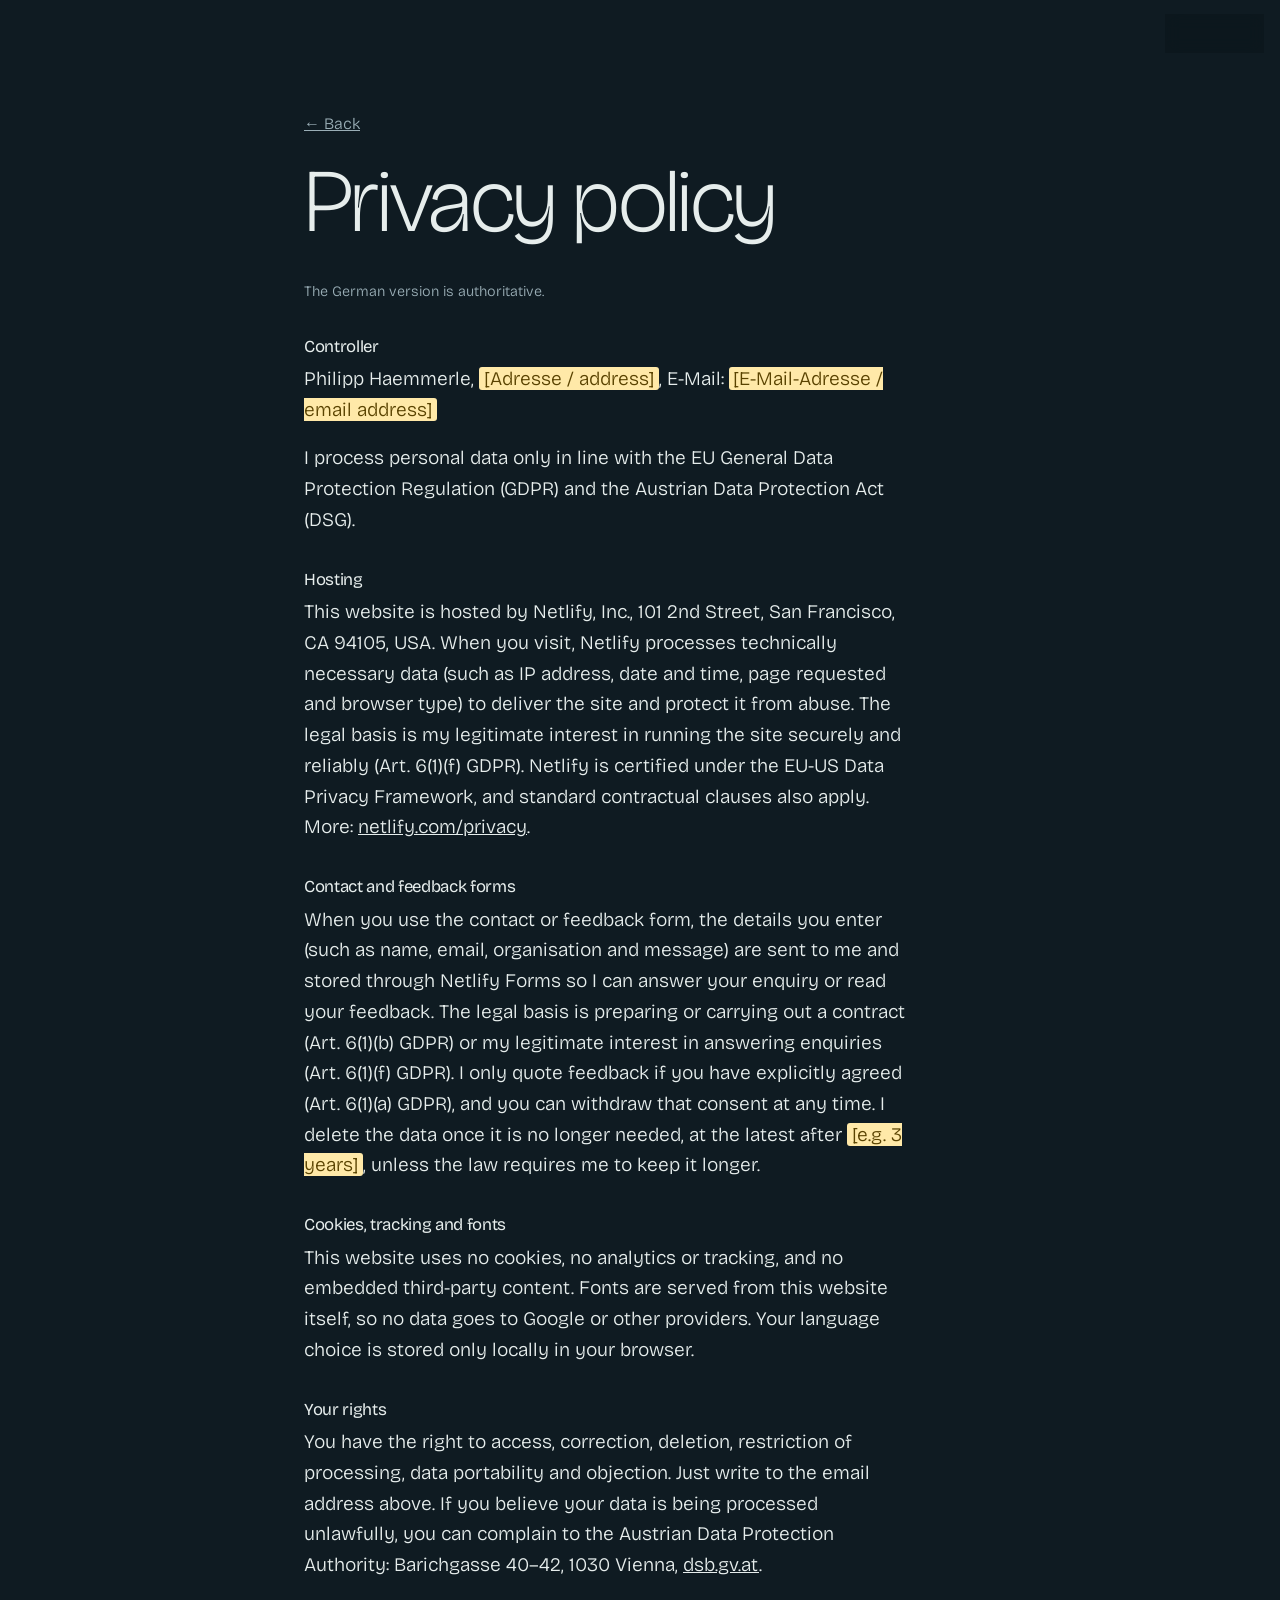
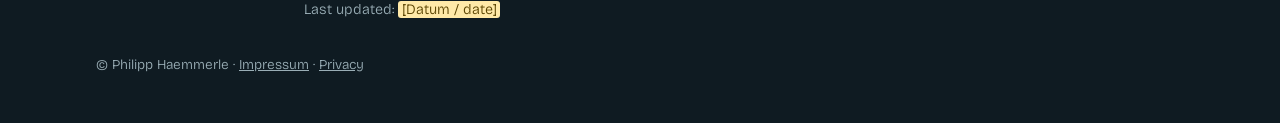
==== datenschutz.html @ 909839e5 "English by default; /de and /en links open the site in that language Co-Authored-By: Claude Opus 5.5" ====
<!doctype html>
<html lang="en" data-lang="en" data-title-de="Datenschutz · Philipp Haemmerle" data-title-en="Privacy · Phil Haemmerle">
<head>
<meta charset="utf-8">
<meta name="viewport" content="width=device-width, initial-scale=1, viewport-fit=cover">
<title>Datenschutz · Philipp Haemmerle</title>
<link rel="stylesheet" href="fonts/fonts.css">
<link rel="stylesheet" href="styles.css">
</head>
<body>

<nav class="lang-toggle" aria-label="Sprache / Language">
  <button type="button" data-set-lang="de" aria-pressed="true">DE</button>
  <button type="button" data-set-lang="en" aria-pressed="false">EN</button>
</nav>

<main class="page legal">
  <div class="wrap">
    <p><a class="back" href="index.html">← <span lang="de">Zurück</span><span lang="en">Back</span></a></p>
    <h2><span lang="de">Datenschutzerklärung</span><span lang="en">Privacy policy</span></h2>
    <p lang="en" class="note">The German version is authoritative.</p>

    <h3><span lang="de">Verantwortlicher</span><span lang="en">Controller</span></h3>
    <p>Philipp Haemmerle, <mark class="todo">[Adresse / address]</mark>, E-Mail: <mark class="todo">[E-Mail-Adresse / email address]</mark></p>
    <p lang="de">Der Schutz deiner Daten ist mir wichtig. Ich verarbeite personenbezogene Daten nur im Rahmen der Datenschutz-Grundverordnung (DSGVO) und des österreichischen Datenschutzgesetzes (DSG).</p>
    <p lang="en">I process personal data only in line with the EU General Data Protection Regulation (GDPR) and the Austrian Data Protection Act (DSG).</p>

    <h3>Hosting</h3>
    <p lang="de">Diese Website wird bei Netlify, Inc., 101 2nd Street, San Francisco, CA 94105, USA gehostet. Beim Aufruf der Seiten verarbeitet Netlify technisch notwendige Daten (z. B. IP-Adresse, Datum und Uhrzeit, aufgerufene Seite, Browsertyp), um die Website auszuliefern und vor Missbrauch zu schützen. Rechtsgrundlage ist mein berechtigtes Interesse an einem sicheren und stabilen Betrieb (Art. 6 Abs. 1 lit. f DSGVO). Netlify ist unter dem EU-US Data Privacy Framework zertifiziert; zusätzlich gelten Standardvertragsklauseln. Mehr dazu: <a href="https://www.netlify.com/privacy/">netlify.com/privacy</a>.</p>
    <p lang="en">This website is hosted by Netlify, Inc., 101 2nd Street, San Francisco, CA 94105, USA. When you visit, Netlify processes technically necessary data (such as IP address, date and time, page requested and browser type) to deliver the site and protect it from abuse. The legal basis is my legitimate interest in running the site securely and reliably (Art. 6(1)(f) GDPR). Netlify is certified under the EU-US Data Privacy Framework, and standard contractual clauses also apply. More: <a href="https://www.netlify.com/privacy/">netlify.com/privacy</a>.</p>

    <h3><span lang="de">Kontakt- und Feedbackformular</span><span lang="en">Contact and feedback forms</span></h3>
    <p lang="de">Wenn du das Kontakt- oder Feedbackformular nutzt, werden deine Angaben (z. B. Name, E-Mail-Adresse, Organisation, Nachricht) über Netlify Forms an mich übermittelt und gespeichert, damit ich deine Anfrage beantworten bzw. dein Feedback lesen kann. Rechtsgrundlage ist die Anbahnung oder Durchführung eines Vertrags (Art. 6 Abs. 1 lit. b DSGVO) bzw. mein berechtigtes Interesse an der Beantwortung von Anfragen (Art. 6 Abs. 1 lit. f DSGVO). Ein Feedback zitiere ich nur, wenn du dem ausdrücklich zugestimmt hast (Art. 6 Abs. 1 lit. a DSGVO); diese Zustimmung kannst du jederzeit widerrufen. Ich lösche die Daten, sobald sie nicht mehr benötigt werden, spätestens nach <mark class="todo">[z. B. 3 Jahren]</mark>, sofern keine gesetzlichen Aufbewahrungspflichten bestehen.</p>
    <p lang="en">When you use the contact or feedback form, the details you enter (such as name, email, organisation and message) are sent to me and stored through Netlify Forms so I can answer your enquiry or read your feedback. The legal basis is preparing or carrying out a contract (Art. 6(1)(b) GDPR) or my legitimate interest in answering enquiries (Art. 6(1)(f) GDPR). I only quote feedback if you have explicitly agreed (Art. 6(1)(a) GDPR), and you can withdraw that consent at any time. I delete the data once it is no longer needed, at the latest after <mark class="todo">[e.g. 3 years]</mark>, unless the law requires me to keep it longer.</p>

    <h3><span lang="de">Cookies, Tracking und Schriften</span><span lang="en">Cookies, tracking and fonts</span></h3>
    <p lang="de">Diese Website verwendet keine Cookies, keine Analyse- oder Trackingdienste und keine eingebetteten Inhalte Dritter. Die Schriften werden direkt von dieser Website geladen; es werden dabei keine Daten an Google oder andere Anbieter übermittelt. Die gewählte Sprache wird nur lokal in deinem Browser gespeichert.</p>
    <p lang="en">This website uses no cookies, no analytics or tracking, and no embedded third-party content. Fonts are served from this website itself, so no data goes to Google or other providers. Your language choice is stored only locally in your browser.</p>

    <h3><span lang="de">Deine Rechte</span><span lang="en">Your rights</span></h3>
    <p lang="de">Du hast das Recht auf Auskunft, Berichtigung, Löschung, Einschränkung der Verarbeitung, Datenübertragbarkeit und Widerspruch. Schreib mir dazu an die oben angegebene E-Mail-Adresse. Wenn du glaubst, dass die Verarbeitung deiner Daten gegen das Datenschutzrecht verstößt, kannst du dich bei der Österreichischen Datenschutzbehörde beschweren: Barichgasse 40–42, 1030 Wien, <a href="https://www.dsb.gv.at">dsb.gv.at</a>.</p>
    <p lang="en">You have the right to access, correction, deletion, restriction of processing, data portability and objection. Just write to the email address above. If you believe your data is being processed unlawfully, you can complain to the Austrian Data Protection Authority: Barichgasse 40–42, 1030 Vienna, <a href="https://www.dsb.gv.at">dsb.gv.at</a>.</p>

    <p class="note"><span lang="de">Stand</span><span lang="en">Last updated</span>: <mark class="todo">[Datum / date]</mark></p>
  </div>
</main>

<footer>
  <div class="wrap">© Philipp Haemmerle · <a href="impressum.html">Impressum</a> · <a href="datenschutz.html"><span lang="de">Datenschutz</span><span lang="en">Privacy</span></a></div>
</footer>
<script src="site.js"></script>
</body>
</html>
---- fonts/fonts.css ----
/* vietnamese */
@font-face {
  font-family: 'Bricolage Grotesque';
  font-style: normal;
  font-weight: 200;
  font-stretch: 100%;
  font-display: swap;
  src: url(bricolagegrotesque-GHInHEVA.woff2) format('woff2');
  unicode-range: U+0102-0103, U+0110-0111, U+0128-0129, U+0168-0169, U+01A0-01A1, U+01AF-01B0, U+0300-0301, U+0303-0304, U+0308-0309, U+0323, U+0329, U+1EA0-1EF9, U+20AB;
}
/* latin-ext */
@font-face {
  font-family: 'Bricolage Grotesque';
  font-style: normal;
  font-weight: 200;
  font-stretch: 100%;
  font-display: swap;
  src: url(bricolagegrotesque-GGInHEVA.woff2) format('woff2');
  unicode-range: U+0100-02BA, U+02BD-02C5, U+02C7-02CC, U+02CE-02D7, U+02DD-02FF, U+0304, U+0308, U+0329, U+1D00-1DBF, U+1E00-1E9F, U+1EF2-1EFF, U+2020, U+20A0-20AB, U+20AD-20C4, U+2113, U+2C60-2C7F, U+A720-A7FF;
}
/* latin */
@font-face {
  font-family: 'Bricolage Grotesque';
  font-style: normal;
  font-weight: 200;
  font-stretch: 100%;
  font-display: swap;
  src: url(bricolagegrotesque-BMlGIInE.woff2) format('woff2');
  unicode-range: U+0000-00FF, U+0131, U+0152-0153, U+02BB-02BC, U+02C6, U+02DA, U+02DC, U+0304, U+0308, U+0329, U+2000-206F, U+20AC, U+2122, U+2191, U+2193, U+2212, U+2215, U+FEFF, U+FFFD;
}
/* vietnamese */
@font-face {
  font-family: 'Bricolage Grotesque';
  font-style: normal;
  font-weight: 300;
  font-stretch: 100%;
  font-display: swap;
  src: url(bricolagegrotesque-GHInHEVA.woff2) format('woff2');
  unicode-range: U+0102-0103, U+0110-0111, U+0128-0129, U+0168-0169, U+01A0-01A1, U+01AF-01B0, U+0300-0301, U+0303-0304, U+0308-0309, U+0323, U+0329, U+1EA0-1EF9, U+20AB;
}
/* latin-ext */
@font-face {
  font-family: 'Bricolage Grotesque';
  font-style: normal;
  font-weight: 300;
  font-stretch: 100%;
  font-display: swap;
  src: url(bricolagegrotesque-GGInHEVA.woff2) format('woff2');
  unicode-range: U+0100-02BA, U+02BD-02C5, U+02C7-02CC, U+02CE-02D7, U+02DD-02FF, U+0304, U+0308, U+0329, U+1D00-1DBF, U+1E00-1E9F, U+1EF2-1EFF, U+2020, U+20A0-20AB, U+20AD-20C4, U+2113, U+2C60-2C7F, U+A720-A7FF;
}
/* latin */
@font-face {
  font-family: 'Bricolage Grotesque';
  font-style: normal;
  font-weight: 300;
  font-stretch: 100%;
  font-display: swap;
  src: url(bricolagegrotesque-BMlGIInE.woff2) format('woff2');
  unicode-range: U+0000-00FF, U+0131, U+0152-0153, U+02BB-02BC, U+02C6, U+02DA, U+02DC, U+0304, U+0308, U+0329, U+2000-206F, U+20AC, U+2122, U+2191, U+2193, U+2212, U+2215, U+FEFF, U+FFFD;
}
/* vietnamese */
@font-face {
  font-family: 'Bricolage Grotesque';
  font-style: normal;
  font-weight: 400;
  font-stretch: 100%;
  font-display: swap;
  src: url(bricolagegrotesque-GHInHEVA.woff2) format('woff2');
  unicode-range: U+0102-0103, U+0110-0111, U+0128-0129, U+0168-0169, U+01A0-01A1, U+01AF-01B0, U+0300-0301, U+0303-0304, U+0308-0309, U+0323, U+0329, U+1EA0-1EF9, U+20AB;
}
/* latin-ext */
@font-face {
  font-family: 'Bricolage Grotesque';
  font-style: normal;
  font-weight: 400;
  font-stretch: 100%;
  font-display: swap;
  src: url(bricolagegrotesque-GGInHEVA.woff2) format('woff2');
  unicode-range: U+0100-02BA, U+02BD-02C5, U+02C7-02CC, U+02CE-02D7, U+02DD-02FF, U+0304, U+0308, U+0329, U+1D00-1DBF, U+1E00-1E9F, U+1EF2-1EFF, U+2020, U+20A0-20AB, U+20AD-20C4, U+2113, U+2C60-2C7F, U+A720-A7FF;
}
/* latin */
@font-face {
  font-family: 'Bricolage Grotesque';
  font-style: normal;
  font-weight: 400;
  font-stretch: 100%;
  font-display: swap;
  src: url(bricolagegrotesque-BMlGIInE.woff2) format('woff2');
  unicode-range: U+0000-00FF, U+0131, U+0152-0153, U+02BB-02BC, U+02C6, U+02DA, U+02DC, U+0304, U+0308, U+0329, U+2000-206F, U+20AC, U+2122, U+2191, U+2193, U+2212, U+2215, U+FEFF, U+FFFD;
}
/* vietnamese */
@font-face {
  font-family: 'Newsreader';
  font-style: italic;
  font-weight: 400;
  font-display: swap;
  src: url(newsreader-FYkzbBZD.woff2) format('woff2');
  unicode-range: U+0102-0103, U+0110-0111, U+0128-0129, U+0168-0169, U+01A0-01A1, U+01AF-01B0, U+0300-0301, U+0303-0304, U+0308-0309, U+0323, U+0329, U+1EA0-1EF9, U+20AB;
}
/* latin-ext */
@font-face {
  font-family: 'Newsreader';
  font-style: italic;
  font-weight: 400;
  font-display: swap;
  src: url(newsreader-FYgzbBZD.woff2) format('woff2');
  unicode-range: U+0100-02BA, U+02BD-02C5, U+02C7-02CC, U+02CE-02D7, U+02DD-02FF, U+0304, U+0308, U+0329, U+1D00-1DBF, U+1E00-1E9F, U+1EF2-1EFF, U+2020, U+20A0-20AB, U+20AD-20C4, U+2113, U+2C60-2C7F, U+A720-A7FF;
}
/* latin */
@font-face {
  font-family: 'Newsreader';
  font-style: italic;
  font-weight: 400;
  font-display: swap;
  src: url(newsreader-6JFYYzbA.woff2) format('woff2');
  unicode-range: U+0000-00FF, U+0131, U+0152-0153, U+02BB-02BC, U+02C6, U+02DA, U+02DC, U+0304, U+0308, U+0329, U+2000-206F, U+20AC, U+2122, U+2191, U+2193, U+2212, U+2215, U+FEFF, U+FFFD;
}
/* vietnamese */
@font-face {
  font-family: 'Newsreader';
  font-style: normal;
  font-weight: 400;
  font-display: swap;
  src: url(newsreader-bCJYQraA.woff2) format('woff2');
  unicode-range: U+0102-0103, U+0110-0111, U+0128-0129, U+0168-0169, U+01A0-01A1, U+01AF-01B0, U+0300-0301, U+0303-0304, U+0308-0309, U+0323, U+0329, U+1EA0-1EF9, U+20AB;
}
/* latin-ext */
@font-face {
  font-family: 'Newsreader';
  font-style: normal;
  font-weight: 400;
  font-display: swap;
  src: url(newsreader-bDJYQraA.woff2) format('woff2');
  unicode-range: U+0100-02BA, U+02BD-02C5, U+02C7-02CC, U+02CE-02D7, U+02DD-02FF, U+0304, U+0308, U+0329, U+1D00-1DBF, U+1E00-1E9F, U+1EF2-1EFF, U+2020, U+20A0-20AB, U+20AD-20C4, U+2113, U+2C60-2C7F, U+A720-A7FF;
}
/* latin */
@font-face {
  font-family: 'Newsreader';
  font-style: normal;
  font-weight: 400;
  font-display: swap;
  src: url(newsreader-gBgbNJYQ.woff2) format('woff2');
  unicode-range: U+0000-00FF, U+0131, U+0152-0153, U+02BB-02BC, U+02C6, U+02DA, U+02DC, U+0304, U+0308, U+0329, U+2000-206F, U+20AC, U+2122, U+2191, U+2193, U+2212, U+2215, U+FEFF, U+FFFD;
}
---- styles.css ----
:root {
  /* The site always uses its dark palette, whatever the device's light/dark setting */
  --paper: #0F1B22;
  --ink: #E6EDEC;
  --sea: #163C4D;
  --sea-ink: #EEF4F2;
  --saffron: #D9A03A;
  --muted: #9AAEB6;
  --rule: #2C434E;
  --font-sans: "Bricolage Grotesque", "Helvetica Neue", Arial, sans-serif;
  --font-accent: "Newsreader", Georgia, "Times New Roman", serif;
  color-scheme: dark;
}

/* Language switching: only the active language is shown */
html[data-lang="de"] body [lang="en"],
html[data-lang="en"] body [lang="de"] { display: none !important; }

* { box-sizing: border-box; }
html, body { margin: 0; }
/* Nothing may widen the page sideways (gliding words start outside their line) */
html, body { overflow-x: clip; }
body {
  background: var(--paper);
  color: var(--ink);
  font-family: var(--font-sans);
  font-weight: 300;
  font-size: 1.2rem;
  line-height: 1.6;
  -webkit-font-smoothing: antialiased;
  overflow-x: hidden;
}
img { display: block; max-width: 100%; height: auto; }
a { color: inherit; }

.wrap {
  max-width: 70rem;
  margin: 0 auto;
  padding-left: max(16px, env(safe-area-inset-left, 0px));
  padding-right: max(16px, env(safe-area-inset-right, 0px));
}
section { padding-block: clamp(4.5rem, 11vw, 9rem); }
h2 {
  font-family: var(--font-sans);
  font-weight: 200;
  font-size: clamp(2.6rem, 7vw, 5.6rem);
  line-height: 1.02;
  letter-spacing: -0.03em;
  text-wrap: balance;
  margin: 0 0 2rem;
}
h3 {
  font-family: var(--font-sans);
  font-weight: 300;
  font-size: clamp(1.8rem, 3.6vw, 2.6rem);
  letter-spacing: -0.02em;
  line-height: 1.1;
  margin: 0 0 1rem;
}
.audience h3 { font-size: clamp(2.15rem, 4.4vw, 3.2rem); }
p { margin: 0 0 1.1rem; max-width: 38rem; }
p:last-child { margin-bottom: 0; }

/* Section labels: the one place a different typeface is used */
.label {
  font-family: var(--font-accent);
  font-style: normal;
  font-weight: 400;
  font-size: clamp(1.45rem, 2.6vw, 1.95rem);
  color: var(--saffron);
  margin: 0 0 1.6rem;
}
.center { text-align: center; }
.center p, .center h2 { margin-left: auto; margin-right: auto; }

/* Language toggle */
.lang-toggle {
  position: fixed;
  top: max(14px, env(safe-area-inset-top, 0px));
  right: max(16px, env(safe-area-inset-right, 0px));
  z-index: 10;
  display: flex;
  border-radius: 999px;
  background: rgba(10, 20, 26, 0.45);
  backdrop-filter: blur(8px);
  -webkit-backdrop-filter: blur(8px);
  padding: 4px;
}
.lang-toggle button {
  font-family: var(--font-sans);
  font-weight: 400;
  font-size: 0.85rem;
  letter-spacing: 0.08em;
  color: #fff;
  background: transparent;
  border: 0;
  border-radius: 999px;
  padding: 0.45rem 0.8rem;
  cursor: pointer;
  opacity: 0.75;
}
.lang-toggle button[aria-pressed="true"] { background: #fff; color: #15252E; opacity: 1; }
.lang-toggle button:focus-visible { outline: 2px solid var(--saffron); outline-offset: 2px; }

/* Parallax frames: the image moves slower than the page */
.parallax { position: relative; overflow: hidden; }
.parallax picture { position: absolute; left: 0; right: 0; top: -12%; height: 124%; will-change: transform; }
.parallax picture img { width: 100%; height: 100%; object-fit: cover; }

/* Hero */
.hero {
  min-height: 100svh;
  color: #fff;
  padding: 0;
  display: flex;
  align-items: flex-start;
  justify-content: center;
}
.hero picture { top: 0; height: 100%; }
.hero picture img { object-position: 50% 85%; }
.hero::after {
  content: "";
  position: absolute;
  inset: 0;
  background: linear-gradient(to bottom, rgba(8, 16, 22, 0.6) 0%, rgba(8, 16, 22, 0.2) 45%, rgba(8, 16, 22, 0) 70%, rgba(8, 16, 22, 0.35) 100%);
  pointer-events: none;
}
.hero .wrap {
  position: relative;
  z-index: 1;
  width: 100%;
  padding-top: clamp(5.5rem, 13vh, 9rem);
  text-align: center;
  will-change: transform;
}
.hero blockquote { margin: 0 auto; }
.hero blockquote p {
  font-family: var(--font-sans);
  font-weight: 200;
  font-size: clamp(2.2rem, 5.6vw, 4.8rem);
  line-height: 1.06;
  letter-spacing: -0.025em;
  max-width: 22ch;
  margin: 0 auto 1.2rem;
  text-wrap: balance;
  text-shadow: 0 2px 30px rgba(0, 0, 0, 0.25);
}
.hero cite {
  font-family: var(--font-accent);
  font-style: italic;
  font-size: clamp(1.05rem, 1.6vw, 1.3rem);
  opacity: 0.9;
}
.hero .caption {
  position: absolute;
  z-index: 1;
  right: max(16px, env(safe-area-inset-right, 0px));
  bottom: 14px;
  font-size: 0.85rem;
  opacity: 0.8;
  max-width: 60%;
  text-align: right;
  margin: 0;
}

/* Intro */
.intro-section .name {
  font-weight: 200;
  font-size: clamp(2rem, 5.2vw, 4.2rem);
  line-height: 1.12;
  letter-spacing: -0.025em;
  max-width: 24ch;
  text-wrap: balance;
}

/* What I talk about */
.intro-section .name { margin: 0 auto clamp(2.5rem, 6vw, 4.5rem); }
.intro-section .name-label { margin-bottom: 0.5rem; }
.intro-section .lines p {
  font-weight: 200;
  font-size: clamp(1.7rem, 4vw, 3rem);
  line-height: 1.15;
  letter-spacing: -0.02em;
  max-width: 26ch;
  margin: 0 auto 1.4rem;
  text-wrap: balance;
}

figcaption {
  font-family: var(--font-sans);
  font-weight: 300;
  font-size: 0.95rem;
  color: var(--muted);
  margin-top: 0.7rem;
  line-height: 1.4;
}

/* Full-width photo, shown whole */
.band { padding: 0; }
.band figure { margin: 0; position: relative; }
/* Quote over the sky of the walking photo */
.band-quote {
  position: absolute; left: 0; right: 0; top: 7%;
  margin: 0; padding-inline: max(16px, env(safe-area-inset-left, 0px));
  text-align: center; color: #14232B;
}
.band-quote p {
  font-family: var(--font-sans); font-weight: 300;
  font-size: clamp(1.15rem, 3.2vw, 2.7rem); line-height: 1.1; letter-spacing: -0.02em;
  max-width: 26ch; margin: 0 auto 0.5rem; text-wrap: balance;
  text-shadow: 0 1px 18px rgba(255, 255, 255, 0.35);
}
@media (max-width: 600px) { .band-quote { top: 5%; } .band-quote p { font-size: 1.15rem; } }
.band-quote cite { font-family: var(--font-accent); font-style: italic; font-size: clamp(0.85rem, 1.4vw, 1.2rem); }
.band img { width: 100%; }
.band figcaption { padding-inline: max(16px, env(safe-area-inset-left, 0px)); }

/* Full-width photo with parallax */
.band-parallax { height: min(70vh, 44vw); min-height: 16rem; padding: 0; }
.band-parallax picture img { object-position: 50% 80%; }
/* Question set into the bright snow, bottom right */
.band-question {
  position: absolute; z-index: 1; margin: 0;
  left: max(16px, 4vw); top: 3%; max-width: min(60%, 44rem);
  text-align: left; color: #fff; text-shadow: 0 1px 20px rgba(10, 40, 90, 0.25);
  font-family: var(--font-sans); font-weight: 200;
  font-size: clamp(1.15rem, 3.4vw, 3rem); line-height: 1.08; letter-spacing: -0.025em;
  text-wrap: balance;
}
.band-question p { margin: 0; white-space: nowrap; }   /* lines break only where the HTML says */
.band-question p[lang="de"] { font-size: 0.84em; }   /* the German question is longer, so it stays in the sky */
/* German line breaks: after "tun," on wide screens; two even lines on phones */
.band-question .br-narrow { display: none; }
@media (max-width: 600px) {
  .band-question .br-wide { display: none; }
  .band-question .br-narrow { display: inline; }
  .band-question p[lang="de"] { font-size: 0.96em; }
}
.band-question em { font-style: normal; font-weight: 300; font-size: 1.45em; }
.band-inner-caption {
  position: absolute; z-index: 1; margin: 0;
  left: max(16px, env(safe-area-inset-left, 0px)); bottom: 14px;
  font-size: 0.85rem; color: #fff; opacity: 0.85; text-shadow: 0 1px 8px rgba(0, 0, 0, 0.35);
}
.band-caption { margin: 0.7rem 0 0; padding-inline: max(16px, env(safe-area-inset-left, 0px)); }

/* Twelve years */
.opener {
  font-weight: 200;
  font-size: clamp(1.9rem, 4.6vw, 3.6rem);
  line-height: 1.12;
  letter-spacing: -0.025em;
  max-width: 26ch;
  text-wrap: balance;
}
.overview { margin-top: clamp(3rem, 7vw, 5rem); margin-bottom: 0; }

/* Places list */
.places { list-style: none; margin: 2.5rem auto 0; padding: 0; max-width: 46rem; }
.places li {
  font-weight: 300;
  font-size: clamp(1.2rem, 2.4vw, 1.55rem);
  line-height: 1.3;
  padding-block: 1rem;
  border-top: 1px solid var(--rule);
}
.places li:last-child { border-bottom: 1px solid var(--rule); }

/* Gallery: two equal columns, every image the same shape, so nothing leaves a gap */
.gallery {
  display: grid;
  grid-template-columns: repeat(2, minmax(0, 1fr));
  gap: 16px;
  margin-top: clamp(3rem, 7vw, 5rem);
  text-align: left;
}
.gallery figure { margin: 0; min-width: 0; }
.gallery img { width: 100%; aspect-ratio: 3 / 2; object-fit: cover; }
@media (max-width: 720px) { .gallery { grid-template-columns: minmax(0, 1fr); } }
/* Gallery has its own section with room above and below */
/* Gallery runs edge to edge and sits directly on the blue section below */
.gallery-section { padding-block: clamp(2.5rem, 6vw, 5rem) 0; }
/* Justified masonry: photos keep their own shape and fill each row exactly.
   site.js groups them into rows (three on wide screens, more on narrow ones)
   and regroups when the window size changes. Within a row, each photo's width
   is proportional to its aspect ratio (--r), so every photo in a row has the same height. */
.gallery-masonry { display: flex; flex-direction: column; gap: 6px; }
.gallery-masonry .g-row { display: flex; gap: 6px; }
.gallery-masonry figure { margin: 0; min-width: 0; flex: var(--r, 1.5) 1 0; aspect-ratio: var(--r, 1.5); }
.gallery-masonry picture { display: block; width: 100%; height: 100%; cursor: zoom-in; }
.gallery-masonry img { width: 100%; height: 100%; object-fit: cover; }
.gallery-masonry picture:focus-visible { outline: 2px solid var(--saffron); outline-offset: -2px; }
/* Without the script: simple wrapping rows */
.gallery-masonry:not(.is-justified) { flex-direction: row; flex-wrap: wrap; }
.gallery-masonry:not(.is-justified) figure { flex-basis: 220px; flex-grow: 1; aspect-ratio: 3 / 2; }
/* Full-width gallery: four equal squares per row, two per row on phones */
.gallery.gallery-wide { grid-template-columns: repeat(4, minmax(0, 1fr)); gap: 8px; padding-inline: 8px; }
.gallery-wide img { aspect-ratio: 1 / 1; }
.gallery-wide figcaption { display: none; }   /* captions show only in the lightbox */
@media (max-width: 720px) { .gallery.gallery-wide { grid-template-columns: repeat(2, minmax(0, 1fr)); } }

/* Found */
.found, .tint { background: var(--sea); color: var(--sea-ink); }
.tint { --ink: var(--sea-ink); --muted: #B9CACE; --rule: rgba(238, 244, 242, 0.25); }
.found .wrap { text-align: center; }
.found p { font-size: clamp(1.2rem, 2.4vw, 1.55rem); line-height: 1.5; max-width: 52rem; margin-left: auto; margin-right: auto; }
.found .found-title { margin-left: auto; margin-right: auto; max-width: none; }

/* Headings and text centred, in a comfortable column */
.format .wrap > div[lang], .audience { text-align: center; max-width: 52rem; margin-inline: auto; }
.format .wrap > div[lang] p, .audience p { max-width: none; }
/* Same reading size as "What I've found" */
.format .wrap > div[lang] p, .audience p, .about-grid p:not(.label):not(.roles) { font-size: clamp(1.2rem, 2.4vw, 1.55rem); line-height: 1.5; }
.found .found-title { font-weight: 200; font-size: clamp(1.9rem, 4.6vw, 3.6rem); line-height: 1.12; letter-spacing: -0.025em; margin: 0 0 2rem; color: var(--sea-ink); }

/* Schools, then companies */
.audience + .audience { margin-top: clamp(3.5rem, 8vw, 6rem); }
@media (max-width: 600px) { .audience + .audience { margin-top: 5.25rem; } }   /* about one extra line on phones */

/* About */
.about-grid { display: grid; grid-template-columns: minmax(0, 1.1fr) minmax(0, 1fr); gap: clamp(2rem, 5vw, 4rem); align-items: center; }
.about-grid figure { margin: 0; }
/* Portrait stretches to the height of the text beside it */
@media (min-width: 721px) {
  .about-grid { align-items: stretch; }
  .about-grid figure, .about-grid figure picture { height: 100%; display: block; }
  .about-grid figure img { width: 100%; height: 100%; object-fit: cover; object-position: 55% 35%; }
}
.about-grid .roles { font-weight: 300; font-size: clamp(1.4rem, 2.8vw, 1.9rem); line-height: 1.25; margin-bottom: 1.4rem; }
@media (max-width: 720px) { .about-grid { grid-template-columns: minmax(0, 1fr); } }

/* Contact */
.contact:not(.tint) { border-top: 1px solid var(--rule); }
/* Contact and feedback: centred, same reading size as About */
.contact p:not(.label), .feedback-section p:not(.label) { font-size: clamp(1.2rem, 2.4vw, 1.55rem); line-height: 1.5; max-width: 44rem; }
.contact .form { margin-inline: auto; text-align: left; }
.contact .form p { font-size: inherit; max-width: none; }
.contact .form .form-note { font-size: 0.85rem; }
.contact .form .button { justify-self: center; }
.contact .details { font-weight: 300; font-size: clamp(1.3rem, 2.6vw, 1.8rem); margin-top: 2rem; }
/* Feedback sits on the page colour so it reads apart from the blue contact section */
.feedback-section { border-bottom: 1px solid var(--rule); }
.feedback-section .button { text-decoration: none; }
footer { padding-block: 2rem 3rem; font-size: 0.85rem; color: var(--muted); }

/* Gentle text motion while scrolling */
.reveal { opacity: 0; transform: translateY(28px); transition: opacity 0.9s ease, transform 0.9s cubic-bezier(.2,.7,.2,1); }
.reveal.in { opacity: 1; transform: none; }
@media (prefers-reduced-motion: reduce) {
  .reveal { opacity: 1; transform: none; transition: none; }
  .parallax picture, .hero .wrap { transform: none !important; }
}

/* Scroll-linked word fill for pull lines */
.fill-words .w { display: inline-block; will-change: transform; }

/* Buttons */
.button {
  display: inline-block;
  font-family: var(--font-sans);
  font-weight: 400;
  font-size: 1.1rem;
  text-decoration: none;
  background: var(--saffron);
  color: #15252E;
  border: 0;
  border-radius: 999px;
  padding: 0.9rem 1.8rem;
  cursor: pointer;
}
.button:hover { filter: brightness(1.06); }
.button:focus-visible { outline: 2px solid var(--ink); outline-offset: 3px; }

/* Forms */
.form { display: grid; gap: 1.2rem; max-width: 40rem; margin-top: 2rem; }
.form[hidden] { display: none; }
.form label { display: grid; gap: 0.4rem; font-size: 1rem; font-weight: 400; }
.form .opt { color: var(--muted); font-weight: 300; }
.form input, .form textarea {
  font: inherit;
  font-size: 1.1rem;
  font-weight: 300;
  color: var(--ink);
  background: transparent;
  border: 1px solid var(--rule);
  border-radius: 10px;
  padding: 0.8rem 0.9rem;
  width: 100%;
}
.form textarea { min-height: 9rem; resize: vertical; }
.form textarea[name="feedback"] { min-height: 18rem; }
.form input:focus, .form textarea:focus { outline: 2px solid var(--saffron); outline-offset: 1px; border-color: transparent; }
.form .check { display: flex; gap: 0.6rem; align-items: flex-start; font-weight: 300; }
.form .check input { width: auto; margin-top: 0.35rem; }
.form .hp { position: absolute; left: -9999px; }
.form .button { justify-self: start; margin-top: 0.4rem; }

/* Simple pages (feedback, thanks) */
.page { min-height: 100svh; padding-top: clamp(5rem, 12vh, 8rem); }
.page .back { font-size: 1rem; color: var(--muted); }

/* Gallery lightbox */
.gallery-wide picture { cursor: zoom-in; display: block; }
.gallery-wide picture:focus-visible { outline: 2px solid var(--saffron); outline-offset: 2px; }
html.lb-open { overflow: hidden; }
.lightbox {
  position: fixed; inset: 0; z-index: 100;
  background: rgba(0, 0, 0, 0.95);
  display: flex; align-items: center; justify-content: center;
  padding: 3.5rem 4rem;
}
.lightbox[hidden] { display: none; }
.lb-fig { margin: 0; position: relative; max-width: 100%; max-height: 100%; }
.lb-fig img { display: block; max-width: 100%; max-height: calc(100vh - 7rem); width: auto; height: auto; }
/* Caption sits inside the photo, bottom right, like the first photo on the page */
.lb-fig figcaption {
  position: absolute; right: 14px; bottom: 12px; max-width: 70%;
  color: #fff; font-size: 0.9rem; text-align: right; opacity: 0.9;
  text-shadow: 0 1px 10px rgba(0, 0, 0, 0.6);
}
.lightbox button {
  position: absolute; background: none; border: 0; color: #E6EDEC; cursor: pointer;
  font: 300 3rem/1 var(--font-sans); padding: 0.4rem 0.8rem; opacity: 0.8;
}
.lightbox button:hover, .lightbox button:focus-visible { opacity: 1; }
.lb-close { top: 0.6rem; right: 0.8rem; }
.lb-prev { left: 0.4rem; top: 50%; transform: translateY(-50%); }
.lb-next { right: 0.4rem; top: 50%; transform: translateY(-50%); }
@media (max-width: 720px) {
  .lightbox { padding: 3.5rem 0.5rem; }
  .lb-prev, .lb-next { top: auto; bottom: 0.6rem; transform: none; }
  .lb-fig figcaption { font-size: 0.78rem; right: 10px; bottom: 8px; }
}
@media (max-width: 600px) {
  /* On narrow screens the bottom-left is bright snow, so the caption moves into the blue sky */
  .band-inner-caption { top: 12px; bottom: auto; font-size: 0.75rem; }
  .band-question { top: 7%; max-width: 70%; font-size: 0.98rem; }
  /* Phones: trim sky off the top so the question sits just above the mountains */
  .band-parallax { min-height: 12.5rem; }
  .band-parallax picture img { object-position: 50% 100%; }
}

/* Legal pages */
.legal .wrap { max-width: 44rem; }
.legal h3 { font-size: 1.05rem; font-weight: 400; margin: 2.2rem 0 0.5rem; }
.legal p { line-height: 1.6; }
.legal .note { font-size: 0.9rem; color: var(--muted); }
.legal a { overflow-wrap: anywhere; }
mark.todo { background: #ffe9a8; color: #5a4300; padding: 0 0.25em; border-radius: 3px; }
.form-note { font-size: 0.85rem; color: var(--muted); margin: 0.2rem 0 0.8rem; }

/* Language toggle fades while scrolling (see site.js) */
.lang-toggle { transition: opacity 0.4s ease; }
.lang-toggle.is-faded { opacity: 0.2; }
.lang-toggle.is-faded:hover, .lang-toggle.is-faded:focus-within { opacity: 1; }
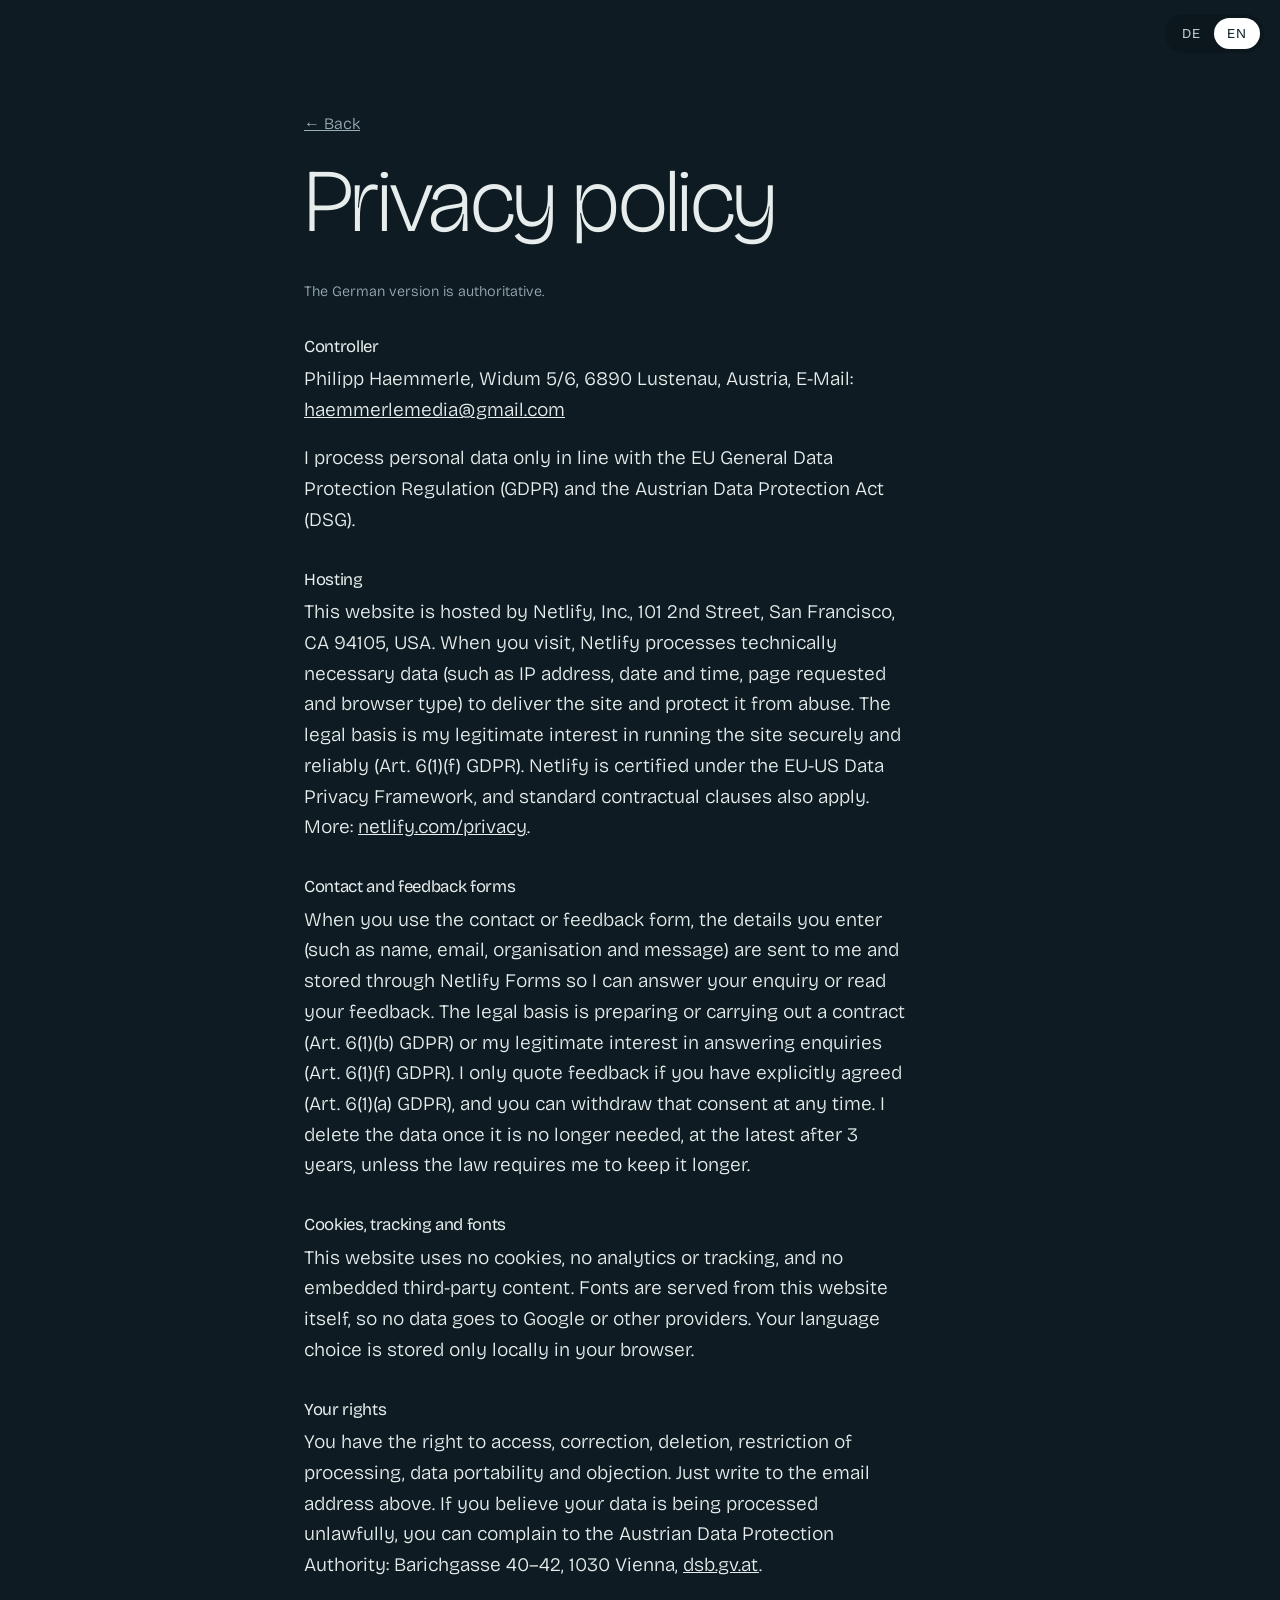
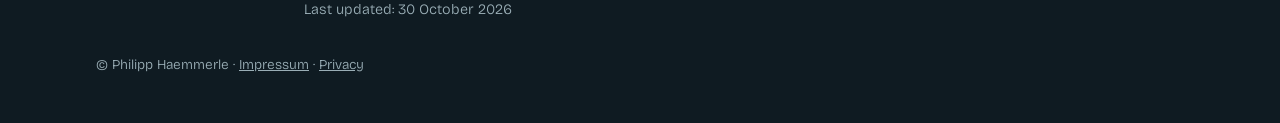
==== commit 82d7d981: "Fill in Impressum and privacy page details Co-Authored-By: Claude Opus 5.5 <noreply@anthropic.com> C" ====
--- a/datenschutz.html
+++ b/datenschutz.html
@@ -21,7 +21,7 @@
     <p lang="en" class="note">The German version is authoritative.</p>
 
     <h3><span lang="de">Verantwortlicher</span><span lang="en">Controller</span></h3>
-    <p>Philipp Haemmerle, <mark class="todo">[Adresse / address]</mark>, E-Mail: <mark class="todo">[E-Mail-Adresse / email address]</mark></p>
+    <p>Philipp Haemmerle, Widum 5/6, 6890 Lustenau, <span lang="de">Österreich</span><span lang="en">Austria</span>, E-Mail: <a href="mailto:haemmerlemedia@gmail.com">haemmerlemedia@gmail.com</a></p>
     <p lang="de">Der Schutz deiner Daten ist mir wichtig. Ich verarbeite personenbezogene Daten nur im Rahmen der Datenschutz-Grundverordnung (DSGVO) und des österreichischen Datenschutzgesetzes (DSG).</p>
     <p lang="en">I process personal data only in line with the EU General Data Protection Regulation (GDPR) and the Austrian Data Protection Act (DSG).</p>
 
@@ -30,8 +30,8 @@
     <p lang="en">This website is hosted by Netlify, Inc., 101 2nd Street, San Francisco, CA 94105, USA. When you visit, Netlify processes technically necessary data (such as IP address, date and time, page requested and browser type) to deliver the site and protect it from abuse. The legal basis is my legitimate interest in running the site securely and reliably (Art. 6(1)(f) GDPR). Netlify is certified under the EU-US Data Privacy Framework, and standard contractual clauses also apply. More: <a href="https://www.netlify.com/privacy/">netlify.com/privacy</a>.</p>
 
     <h3><span lang="de">Kontakt- und Feedbackformular</span><span lang="en">Contact and feedback forms</span></h3>
-    <p lang="de">Wenn du das Kontakt- oder Feedbackformular nutzt, werden deine Angaben (z. B. Name, E-Mail-Adresse, Organisation, Nachricht) über Netlify Forms an mich übermittelt und gespeichert, damit ich deine Anfrage beantworten bzw. dein Feedback lesen kann. Rechtsgrundlage ist die Anbahnung oder Durchführung eines Vertrags (Art. 6 Abs. 1 lit. b DSGVO) bzw. mein berechtigtes Interesse an der Beantwortung von Anfragen (Art. 6 Abs. 1 lit. f DSGVO). Ein Feedback zitiere ich nur, wenn du dem ausdrücklich zugestimmt hast (Art. 6 Abs. 1 lit. a DSGVO); diese Zustimmung kannst du jederzeit widerrufen. Ich lösche die Daten, sobald sie nicht mehr benötigt werden, spätestens nach <mark class="todo">[z. B. 3 Jahren]</mark>, sofern keine gesetzlichen Aufbewahrungspflichten bestehen.</p>
-    <p lang="en">When you use the contact or feedback form, the details you enter (such as name, email, organisation and message) are sent to me and stored through Netlify Forms so I can answer your enquiry or read your feedback. The legal basis is preparing or carrying out a contract (Art. 6(1)(b) GDPR) or my legitimate interest in answering enquiries (Art. 6(1)(f) GDPR). I only quote feedback if you have explicitly agreed (Art. 6(1)(a) GDPR), and you can withdraw that consent at any time. I delete the data once it is no longer needed, at the latest after <mark class="todo">[e.g. 3 years]</mark>, unless the law requires me to keep it longer.</p>
+    <p lang="de">Wenn du das Kontakt- oder Feedbackformular nutzt, werden deine Angaben (z. B. Name, E-Mail-Adresse, Organisation, Nachricht) über Netlify Forms an mich übermittelt und gespeichert, damit ich deine Anfrage beantworten bzw. dein Feedback lesen kann. Rechtsgrundlage ist die Anbahnung oder Durchführung eines Vertrags (Art. 6 Abs. 1 lit. b DSGVO) bzw. mein berechtigtes Interesse an der Beantwortung von Anfragen (Art. 6 Abs. 1 lit. f DSGVO). Ein Feedback zitiere ich nur, wenn du dem ausdrücklich zugestimmt hast (Art. 6 Abs. 1 lit. a DSGVO); diese Zustimmung kannst du jederzeit widerrufen. Ich lösche die Daten, sobald sie nicht mehr benötigt werden, spätestens nach 3 Jahren, sofern keine gesetzlichen Aufbewahrungspflichten bestehen.</p>
+    <p lang="en">When you use the contact or feedback form, the details you enter (such as name, email, organisation and message) are sent to me and stored through Netlify Forms so I can answer your enquiry or read your feedback. The legal basis is preparing or carrying out a contract (Art. 6(1)(b) GDPR) or my legitimate interest in answering enquiries (Art. 6(1)(f) GDPR). I only quote feedback if you have explicitly agreed (Art. 6(1)(a) GDPR), and you can withdraw that consent at any time. I delete the data once it is no longer needed, at the latest after 3 years, unless the law requires me to keep it longer.</p>
 
     <h3><span lang="de">Cookies, Tracking und Schriften</span><span lang="en">Cookies, tracking and fonts</span></h3>
     <p lang="de">Diese Website verwendet keine Cookies, keine Analyse- oder Trackingdienste und keine eingebetteten Inhalte Dritter. Die Schriften werden direkt von dieser Website geladen; es werden dabei keine Daten an Google oder andere Anbieter übermittelt. Die gewählte Sprache wird nur lokal in deinem Browser gespeichert.</p>
@@ -41,7 +41,7 @@
     <p lang="de">Du hast das Recht auf Auskunft, Berichtigung, Löschung, Einschränkung der Verarbeitung, Datenübertragbarkeit und Widerspruch. Schreib mir dazu an die oben angegebene E-Mail-Adresse. Wenn du glaubst, dass die Verarbeitung deiner Daten gegen das Datenschutzrecht verstößt, kannst du dich bei der Österreichischen Datenschutzbehörde beschweren: Barichgasse 40–42, 1030 Wien, <a href="https://www.dsb.gv.at">dsb.gv.at</a>.</p>
     <p lang="en">You have the right to access, correction, deletion, restriction of processing, data portability and objection. Just write to the email address above. If you believe your data is being processed unlawfully, you can complain to the Austrian Data Protection Authority: Barichgasse 40–42, 1030 Vienna, <a href="https://www.dsb.gv.at">dsb.gv.at</a>.</p>
 
-    <p class="note"><span lang="de">Stand</span><span lang="en">Last updated</span>: <mark class="todo">[Datum / date]</mark></p>
+    <p class="note"><span lang="de">Stand</span><span lang="en">Last updated</span>: <span lang="de">30. Oktober 2026</span><span lang="en">30 October 2026</span></p>
   </div>
 </main>
 
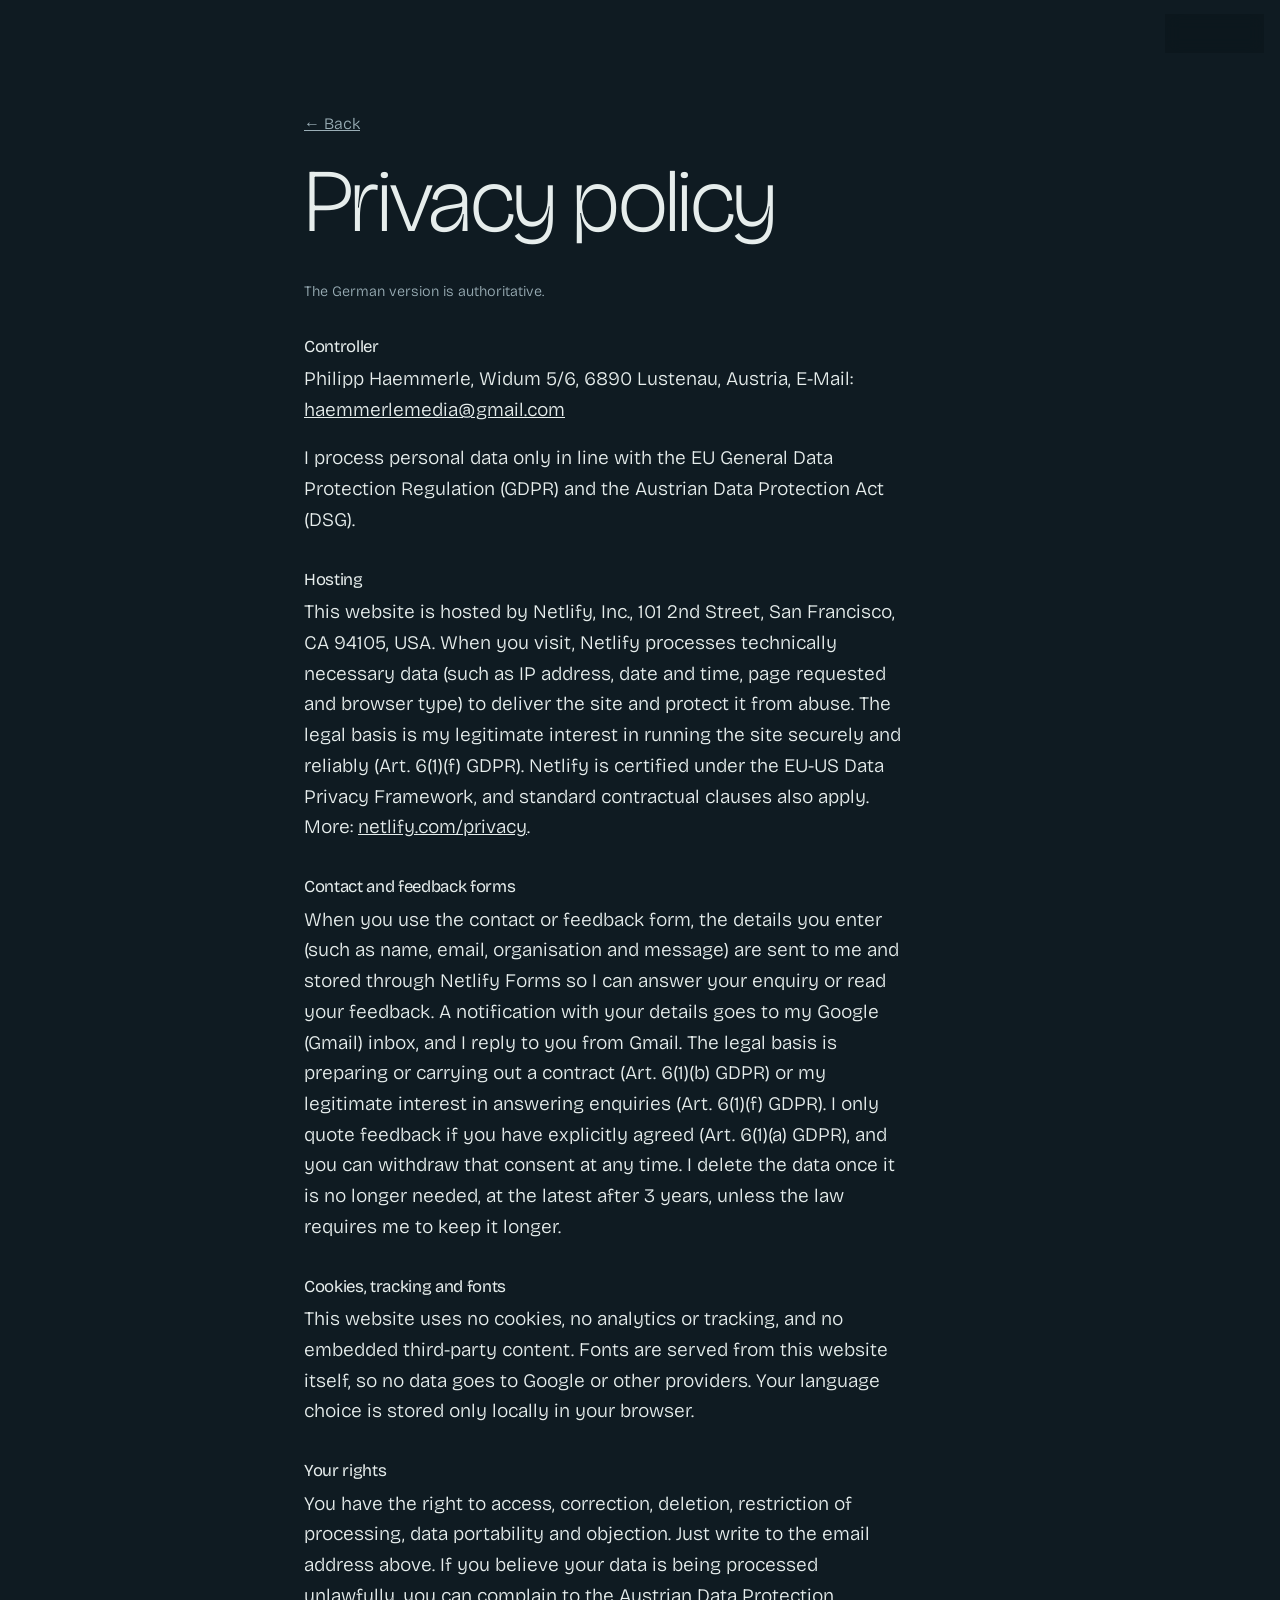
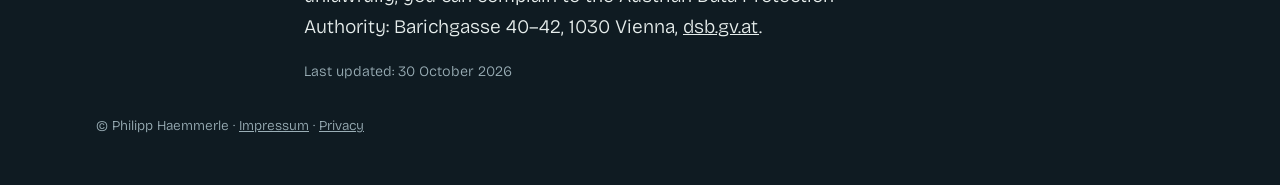
==== commit 1ae100b7: "Privacy: mention Gmail for form notifications Co-Authored-By: Claude Opus 5.5 <noreply@anthropic.com" ====
--- a/datenschutz.html
+++ b/datenschutz.html
@@ -30,8 +30,8 @@
     <p lang="en">This website is hosted by Netlify, Inc., 101 2nd Street, San Francisco, CA 94105, USA. When you visit, Netlify processes technically necessary data (such as IP address, date and time, page requested and browser type) to deliver the site and protect it from abuse. The legal basis is my legitimate interest in running the site securely and reliably (Art. 6(1)(f) GDPR). Netlify is certified under the EU-US Data Privacy Framework, and standard contractual clauses also apply. More: <a href="https://www.netlify.com/privacy/">netlify.com/privacy</a>.</p>
 
     <h3><span lang="de">Kontakt- und Feedbackformular</span><span lang="en">Contact and feedback forms</span></h3>
-    <p lang="de">Wenn du das Kontakt- oder Feedbackformular nutzt, werden deine Angaben (z. B. Name, E-Mail-Adresse, Organisation, Nachricht) über Netlify Forms an mich übermittelt und gespeichert, damit ich deine Anfrage beantworten bzw. dein Feedback lesen kann. Rechtsgrundlage ist die Anbahnung oder Durchführung eines Vertrags (Art. 6 Abs. 1 lit. b DSGVO) bzw. mein berechtigtes Interesse an der Beantwortung von Anfragen (Art. 6 Abs. 1 lit. f DSGVO). Ein Feedback zitiere ich nur, wenn du dem ausdrücklich zugestimmt hast (Art. 6 Abs. 1 lit. a DSGVO); diese Zustimmung kannst du jederzeit widerrufen. Ich lösche die Daten, sobald sie nicht mehr benötigt werden, spätestens nach 3 Jahren, sofern keine gesetzlichen Aufbewahrungspflichten bestehen.</p>
-    <p lang="en">When you use the contact or feedback form, the details you enter (such as name, email, organisation and message) are sent to me and stored through Netlify Forms so I can answer your enquiry or read your feedback. The legal basis is preparing or carrying out a contract (Art. 6(1)(b) GDPR) or my legitimate interest in answering enquiries (Art. 6(1)(f) GDPR). I only quote feedback if you have explicitly agreed (Art. 6(1)(a) GDPR), and you can withdraw that consent at any time. I delete the data once it is no longer needed, at the latest after 3 years, unless the law requires me to keep it longer.</p>
+    <p lang="de">Wenn du das Kontakt- oder Feedbackformular nutzt, werden deine Angaben (z. B. Name, E-Mail-Adresse, Organisation, Nachricht) über Netlify Forms an mich übermittelt und gespeichert, damit ich deine Anfrage beantworten bzw. dein Feedback lesen kann. Eine Benachrichtigung mit deinen Angaben geht an mein E-Mail-Postfach bei Google (Gmail); über Gmail beantworte ich auch deine Nachricht. Rechtsgrundlage ist die Anbahnung oder Durchführung eines Vertrags (Art. 6 Abs. 1 lit. b DSGVO) bzw. mein berechtigtes Interesse an der Beantwortung von Anfragen (Art. 6 Abs. 1 lit. f DSGVO). Ein Feedback zitiere ich nur, wenn du dem ausdrücklich zugestimmt hast (Art. 6 Abs. 1 lit. a DSGVO); diese Zustimmung kannst du jederzeit widerrufen. Ich lösche die Daten, sobald sie nicht mehr benötigt werden, spätestens nach 3 Jahren, sofern keine gesetzlichen Aufbewahrungspflichten bestehen.</p>
+    <p lang="en">When you use the contact or feedback form, the details you enter (such as name, email, organisation and message) are sent to me and stored through Netlify Forms so I can answer your enquiry or read your feedback. A notification with your details goes to my Google (Gmail) inbox, and I reply to you from Gmail. The legal basis is preparing or carrying out a contract (Art. 6(1)(b) GDPR) or my legitimate interest in answering enquiries (Art. 6(1)(f) GDPR). I only quote feedback if you have explicitly agreed (Art. 6(1)(a) GDPR), and you can withdraw that consent at any time. I delete the data once it is no longer needed, at the latest after 3 years, unless the law requires me to keep it longer.</p>
 
     <h3><span lang="de">Cookies, Tracking und Schriften</span><span lang="en">Cookies, tracking and fonts</span></h3>
     <p lang="de">Diese Website verwendet keine Cookies, keine Analyse- oder Trackingdienste und keine eingebetteten Inhalte Dritter. Die Schriften werden direkt von dieser Website geladen; es werden dabei keine Daten an Google oder andere Anbieter übermittelt. Die gewählte Sprache wird nur lokal in deinem Browser gespeichert.</p>
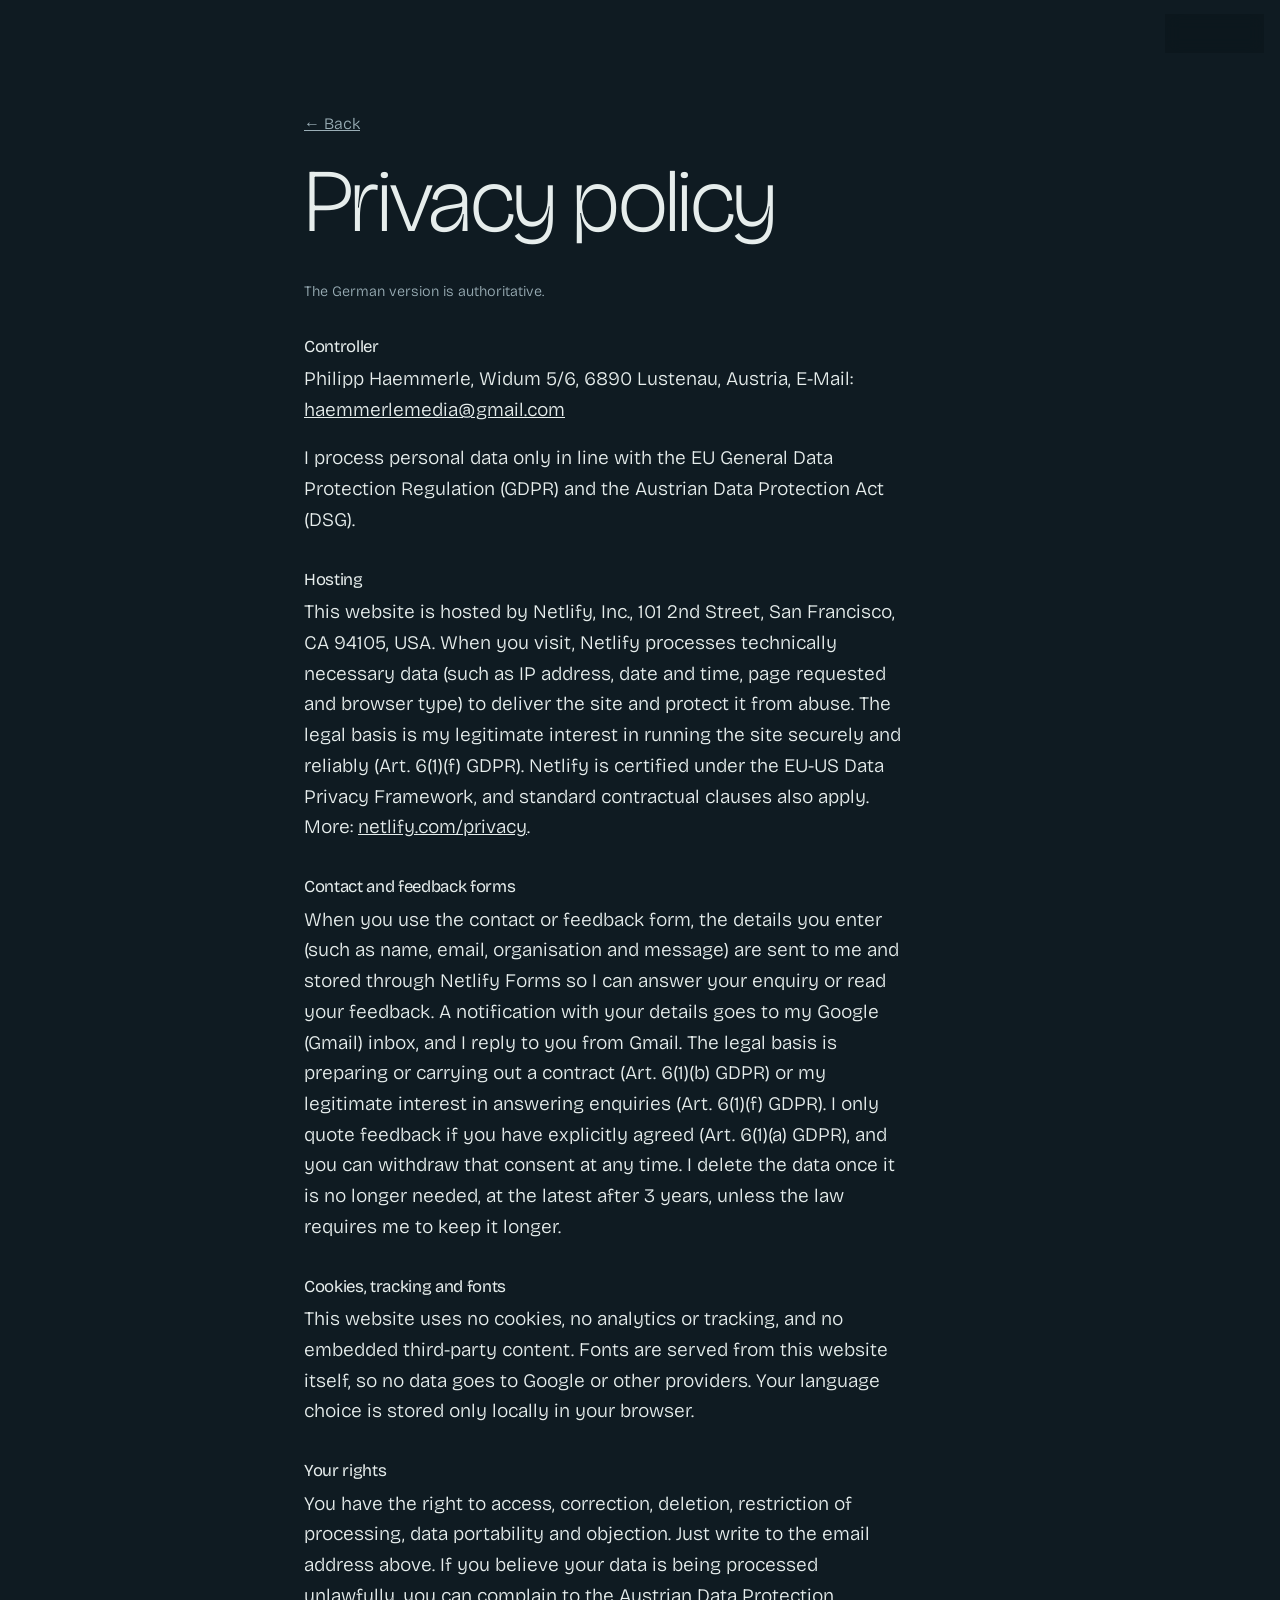
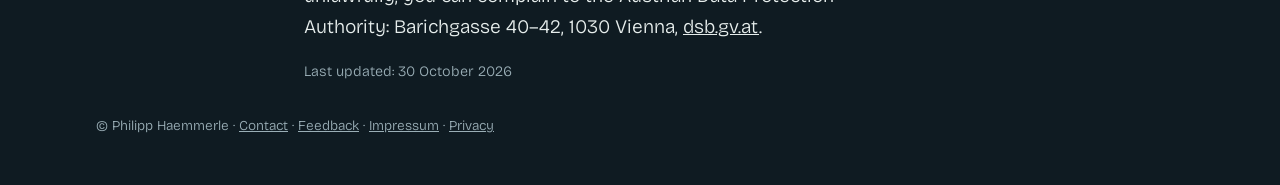
==== commit 4f8e2fb8: "Price on request line, smaller Rio caption, stronger skier parallax, footer Contact/Feedback links C" ====
--- a/datenschutz.html
+++ b/datenschutz.html
@@ -4,6 +4,9 @@
 <meta charset="utf-8">
 <meta name="viewport" content="width=device-width, initial-scale=1, viewport-fit=cover">
 <title>Datenschutz · Philipp Haemmerle</title>
+<link rel="icon" href="/favicon.ico" sizes="any">
+<link rel="icon" type="image/png" href="/favicon-32.png">
+<link rel="apple-touch-icon" href="/apple-touch-icon.png">
 <link rel="stylesheet" href="fonts/fonts.css">
 <link rel="stylesheet" href="styles.css">
 </head>
@@ -46,7 +49,7 @@
 </main>
 
 <footer>
-  <div class="wrap">© Philipp Haemmerle · <a href="impressum.html">Impressum</a> · <a href="datenschutz.html"><span lang="de">Datenschutz</span><span lang="en">Privacy</span></a></div>
+  <div class="wrap">© Philipp Haemmerle · <a href="index.html#contact-form" data-contact-link><span lang="de">Kontakt</span><span lang="en">Contact</span></a> · <a href="feedback.html">Feedback</a> · <a href="impressum.html">Impressum</a> · <a href="datenschutz.html"><span lang="de">Datenschutz</span><span lang="en">Privacy</span></a></div>
 </footer>
 <script src="site.js"></script>
 </body>
--- a/styles.css
+++ b/styles.css
@@ -156,7 +156,7 @@
   z-index: 1;
   right: max(16px, env(safe-area-inset-right, 0px));
   bottom: 14px;
-  font-size: 0.85rem;
+  font-size: 0.72rem;
   opacity: 0.8;
   max-width: 60%;
   text-align: right;
@@ -185,6 +185,7 @@
   margin: 0 auto 1.4rem;
   text-wrap: balance;
 }
+.intro-section .lines p:not(:last-child) { margin-bottom: 2.1rem; }   /* extra room between the intro lines (Phil) */
 
 figcaption {
   font-family: var(--font-sans);
@@ -218,6 +219,8 @@
 /* Full-width photo with parallax */
 .band-parallax { height: min(70vh, 44vw); min-height: 16rem; padding: 0; }
 .band-parallax picture img { object-position: 50% 80%; }
+/* Desktop: the skier photo moves twice as far while scrolling (see site.js), so it gets more room */
+@media (min-width: 721px) { .band-parallax picture { top: -22%; height: 144%; } }
 /* Question set into the bright snow, bottom right */
 .band-question {
   position: absolute; z-index: 1; margin: 0;
@@ -309,6 +312,7 @@
 /* Headings and text centred, in a comfortable column */
 .format .wrap > div[lang], .audience { text-align: center; max-width: 52rem; margin-inline: auto; }
 .format .wrap > div[lang] p, .audience p { max-width: none; }
+.format .wrap > div[lang] p.price { margin-top: 2.6em; }
 /* Same reading size as "What I've found" */
 .format .wrap > div[lang] p, .audience p, .about-grid p:not(.label):not(.roles) { font-size: clamp(1.2rem, 2.4vw, 1.55rem); line-height: 1.5; }
 .found .found-title { font-weight: 200; font-size: clamp(1.9rem, 4.6vw, 3.6rem); line-height: 1.12; letter-spacing: -0.025em; margin: 0 0 2rem; color: var(--sea-ink); }
@@ -432,6 +436,8 @@
   .lb-fig figcaption { font-size: 0.78rem; right: 10px; bottom: 8px; }
 }
 @media (max-width: 600px) {
+  /* Phones: the Rio caption is tiny and faint so it stays out of the photo */
+  .hero .caption { font-size: 0.5rem; opacity: 0.55; bottom: 8px; }
   /* On narrow screens the bottom-left is bright snow, so the caption moves into the blue sky */
   .band-inner-caption { top: 12px; bottom: auto; font-size: 0.75rem; }
   .band-question { top: 7%; max-width: 70%; font-size: 0.98rem; }
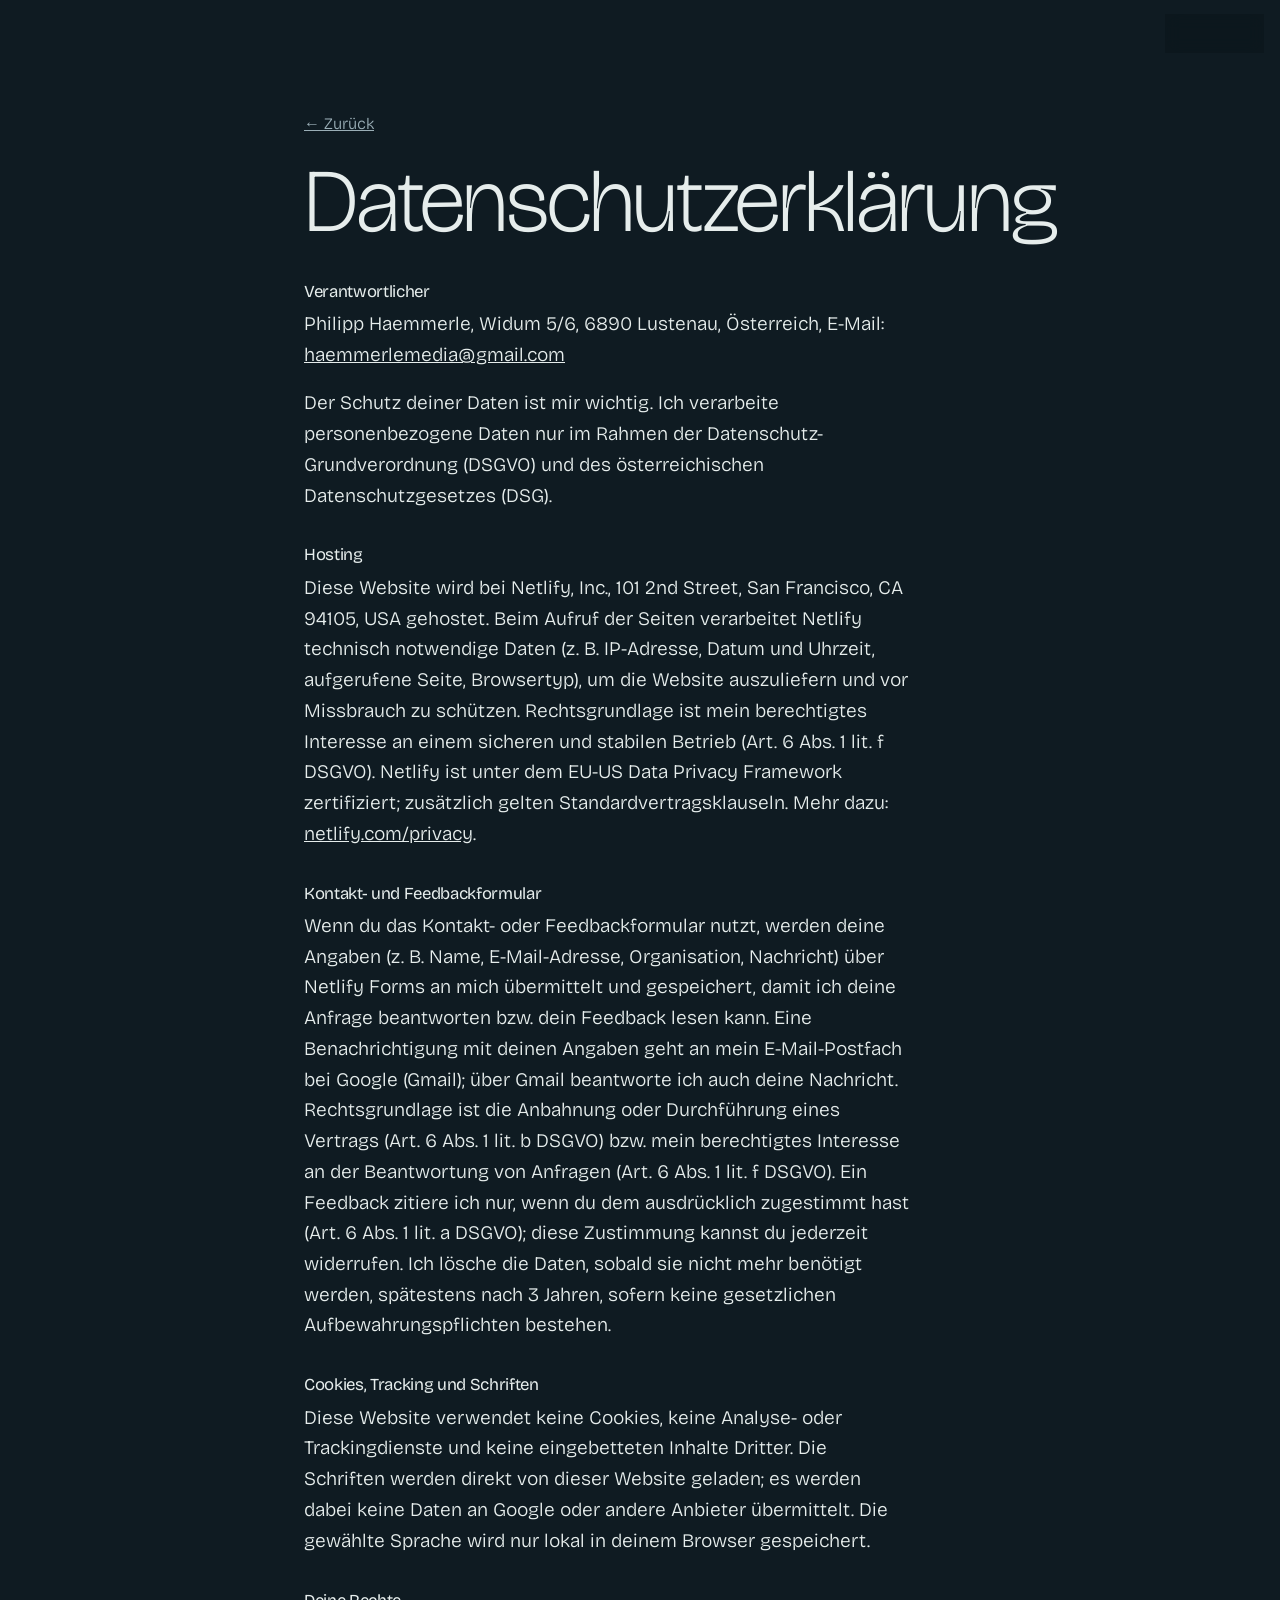
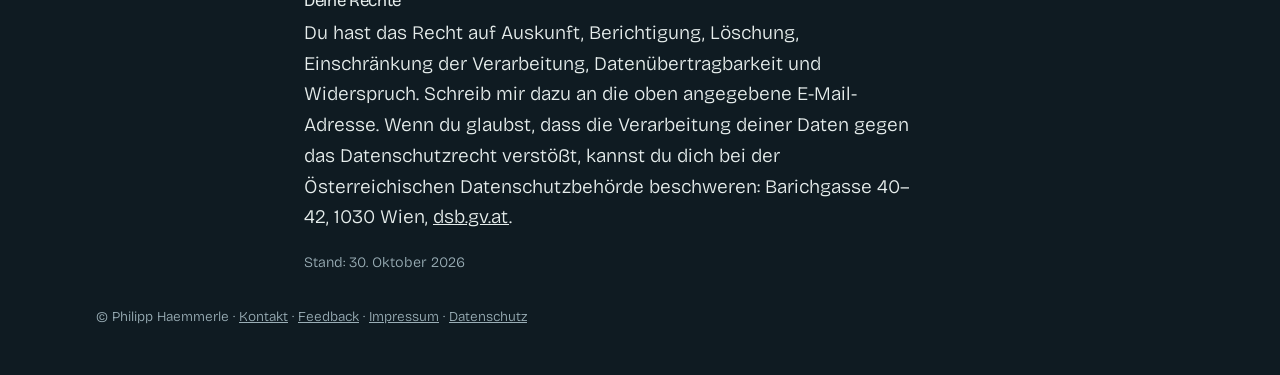
==== commit 3529fd56: "Open the site in German by default; remember language only when the visitor picks one Co-Authored-By" ====
--- a/datenschutz.html
+++ b/datenschutz.html
@@ -1,5 +1,5 @@
 <!doctype html>
-<html lang="en" data-lang="en" data-title-de="Datenschutz · Philipp Haemmerle" data-title-en="Privacy · Phil Haemmerle">
+<html lang="de" data-lang="de" data-title-de="Datenschutz · Philipp Haemmerle" data-title-en="Privacy · Phil Haemmerle">
 <head>
 <meta charset="utf-8">
 <meta name="viewport" content="width=device-width, initial-scale=1, viewport-fit=cover">
--- a/styles.css
+++ b/styles.css
@@ -312,7 +312,7 @@
 /* Headings and text centred, in a comfortable column */
 .format .wrap > div[lang], .audience { text-align: center; max-width: 52rem; margin-inline: auto; }
 .format .wrap > div[lang] p, .audience p { max-width: none; }
-.format .wrap > div[lang] p.price { margin-top: 2.6em; }
+.audience p.price { margin-top: 2.6em; }
 /* Same reading size as "What I've found" */
 .format .wrap > div[lang] p, .audience p, .about-grid p:not(.label):not(.roles) { font-size: clamp(1.2rem, 2.4vw, 1.55rem); line-height: 1.5; }
 .found .found-title { font-weight: 200; font-size: clamp(1.9rem, 4.6vw, 3.6rem); line-height: 1.12; letter-spacing: -0.025em; margin: 0 0 2rem; color: var(--sea-ink); }
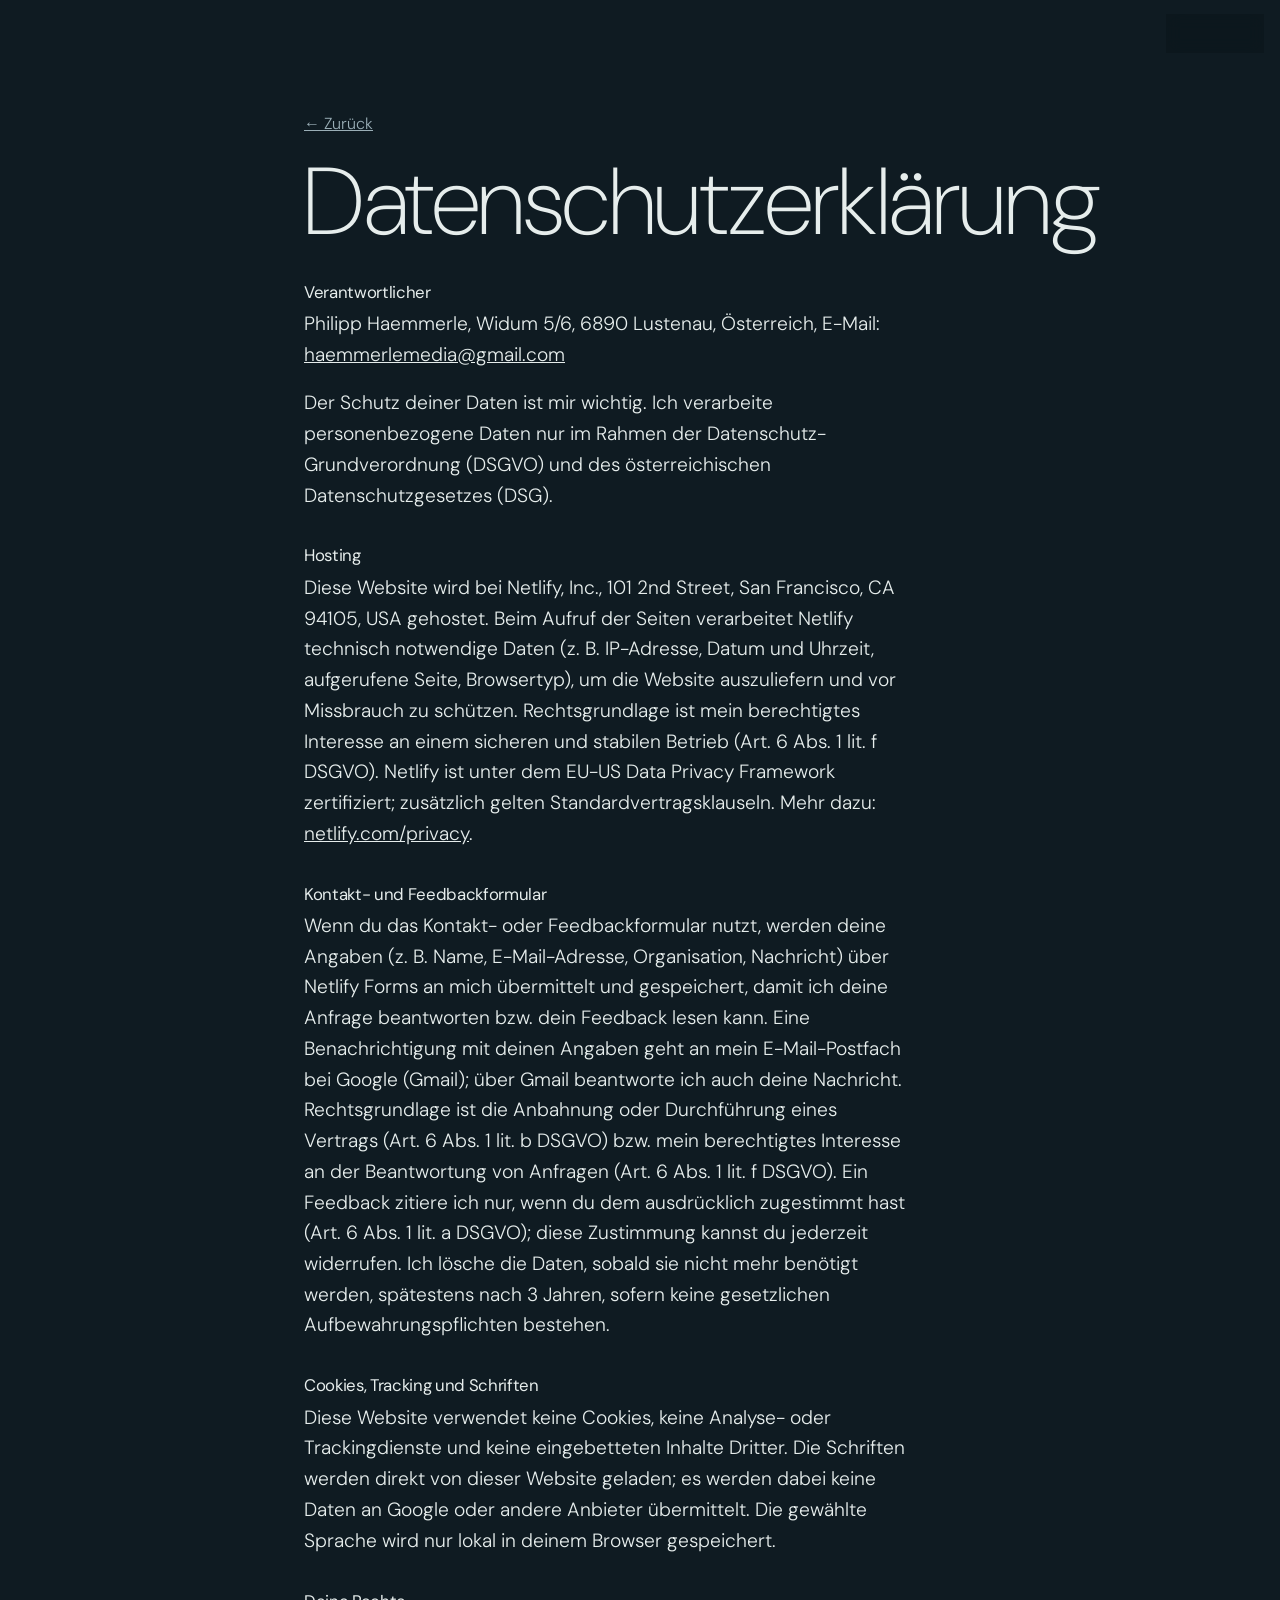
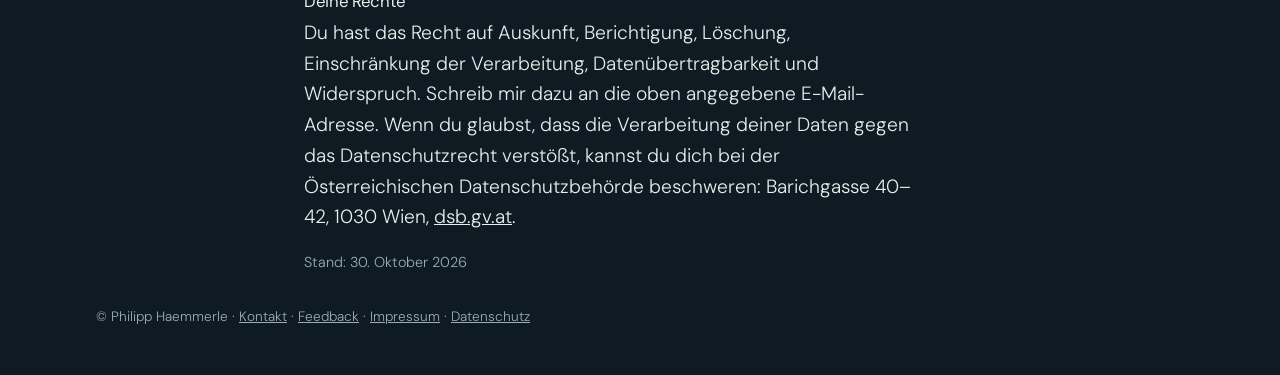
==== commit 78e99149: "Feedback form opens in place on the home page like the contact form; both get a Close link; footer l" ====
--- a/datenschutz.html
+++ b/datenschutz.html
@@ -49,7 +49,7 @@
 </main>
 
 <footer>
-  <div class="wrap">© Philipp Haemmerle · <a href="index.html#contact-form" data-contact-link><span lang="de">Kontakt</span><span lang="en">Contact</span></a> · <a href="feedback.html">Feedback</a> · <a href="impressum.html">Impressum</a> · <a href="datenschutz.html"><span lang="de">Datenschutz</span><span lang="en">Privacy</span></a></div>
+  <div class="wrap">© Philipp Haemmerle · <a href="index.html#contact-form" data-jump-form="contact-form"><span lang="de">Kontakt</span><span lang="en">Contact</span></a> · <a href="index.html#feedback-form" data-jump-form="feedback-form">Feedback</a> · <a href="impressum.html">Impressum</a> · <a href="datenschutz.html"><span lang="de">Datenschutz</span><span lang="en">Privacy</span></a></div>
 </footer>
 <script src="site.js"></script>
 </body>
--- a/fonts/fonts.css
+++ b/fonts/fonts.css
@@ -1,91 +1,62 @@
-/* vietnamese */
+/* DM Sans (variable, weights 100-1000, optical sizes) — latin-ext */
 @font-face {
-  font-family: 'Bricolage Grotesque';
+  font-family: 'DM Sans';
   font-style: normal;
-  font-weight: 200;
-  font-stretch: 100%;
+  font-weight: 100 1000;
   font-display: swap;
-  src: url(bricolagegrotesque-GHInHEVA.woff2) format('woff2');
-  unicode-range: U+0102-0103, U+0110-0111, U+0128-0129, U+0168-0169, U+01A0-01A1, U+01AF-01B0, U+0300-0301, U+0303-0304, U+0308-0309, U+0323, U+0329, U+1EA0-1EF9, U+20AB;
-}
-/* latin-ext */
-@font-face {
-  font-family: 'Bricolage Grotesque';
-  font-style: normal;
-  font-weight: 200;
-  font-stretch: 100%;
-  font-display: swap;
-  src: url(bricolagegrotesque-GGInHEVA.woff2) format('woff2');
+  src: url(dmsans-latin-ext.woff2) format('woff2');
   unicode-range: U+0100-02BA, U+02BD-02C5, U+02C7-02CC, U+02CE-02D7, U+02DD-02FF, U+0304, U+0308, U+0329, U+1D00-1DBF, U+1E00-1E9F, U+1EF2-1EFF, U+2020, U+20A0-20AB, U+20AD-20C4, U+2113, U+2C60-2C7F, U+A720-A7FF;
 }
-/* latin */
+/* DM Sans — latin */
 @font-face {
-  font-family: 'Bricolage Grotesque';
+  font-family: 'DM Sans';
   font-style: normal;
-  font-weight: 200;
-  font-stretch: 100%;
+  font-weight: 100 1000;
   font-display: swap;
-  src: url(bricolagegrotesque-BMlGIInE.woff2) format('woff2');
+  src: url(dmsans-latin.woff2) format('woff2');
   unicode-range: U+0000-00FF, U+0131, U+0152-0153, U+02BB-02BC, U+02C6, U+02DA, U+02DC, U+0304, U+0308, U+0329, U+2000-206F, U+20AC, U+2122, U+2191, U+2193, U+2212, U+2215, U+FEFF, U+FFFD;
 }
-/* vietnamese */
+
+/* At large light sizes DM Sans runs narrower than the previous font (Bricolage Grotesque).
+   The Display cut is drawn 6% larger so headings and quotes break where they did before. */
+/* DM Sans Display, 106% (light headings and quotes) — latin-ext */
 @font-face {
-  font-family: 'Bricolage Grotesque';
+  font-family: 'DM Sans Display';
   font-style: normal;
-  font-weight: 300;
-  font-stretch: 100%;
+  font-weight: 100 1000;
   font-display: swap;
-  src: url(bricolagegrotesque-GHInHEVA.woff2) format('woff2');
-  unicode-range: U+0102-0103, U+0110-0111, U+0128-0129, U+0168-0169, U+01A0-01A1, U+01AF-01B0, U+0300-0301, U+0303-0304, U+0308-0309, U+0323, U+0329, U+1EA0-1EF9, U+20AB;
-}
-/* latin-ext */
-@font-face {
-  font-family: 'Bricolage Grotesque';
-  font-style: normal;
-  font-weight: 300;
-  font-stretch: 100%;
-  font-display: swap;
-  src: url(bricolagegrotesque-GGInHEVA.woff2) format('woff2');
+  size-adjust: 106%;
+  src: url(dmsans-latin-ext.woff2) format('woff2');
   unicode-range: U+0100-02BA, U+02BD-02C5, U+02C7-02CC, U+02CE-02D7, U+02DD-02FF, U+0304, U+0308, U+0329, U+1D00-1DBF, U+1E00-1E9F, U+1EF2-1EFF, U+2020, U+20A0-20AB, U+20AD-20C4, U+2113, U+2C60-2C7F, U+A720-A7FF;
 }
-/* latin */
+/* DM Sans Display, 106% (light headings and quotes) — latin */
 @font-face {
-  font-family: 'Bricolage Grotesque';
+  font-family: 'DM Sans Display';
   font-style: normal;
-  font-weight: 300;
-  font-stretch: 100%;
+  font-weight: 100 1000;
   font-display: swap;
-  src: url(bricolagegrotesque-BMlGIInE.woff2) format('woff2');
+  size-adjust: 106%;
+  src: url(dmsans-latin.woff2) format('woff2');
   unicode-range: U+0000-00FF, U+0131, U+0152-0153, U+02BB-02BC, U+02C6, U+02DA, U+02DC, U+0304, U+0308, U+0329, U+2000-206F, U+20AC, U+2122, U+2191, U+2193, U+2212, U+2215, U+FEFF, U+FFFD;
 }
-/* vietnamese */
+/* DM Sans Text, 100% (overview list, roles line) — latin-ext */
 @font-face {
-  font-family: 'Bricolage Grotesque';
+  font-family: 'DM Sans Text';
   font-style: normal;
-  font-weight: 400;
-  font-stretch: 100%;
+  font-weight: 100 1000;
   font-display: swap;
-  src: url(bricolagegrotesque-GHInHEVA.woff2) format('woff2');
-  unicode-range: U+0102-0103, U+0110-0111, U+0128-0129, U+0168-0169, U+01A0-01A1, U+01AF-01B0, U+0300-0301, U+0303-0304, U+0308-0309, U+0323, U+0329, U+1EA0-1EF9, U+20AB;
-}
-/* latin-ext */
-@font-face {
-  font-family: 'Bricolage Grotesque';
-  font-style: normal;
-  font-weight: 400;
-  font-stretch: 100%;
-  font-display: swap;
-  src: url(bricolagegrotesque-GGInHEVA.woff2) format('woff2');
+  size-adjust: 100%;
+  src: url(dmsans-latin-ext.woff2) format('woff2');
   unicode-range: U+0100-02BA, U+02BD-02C5, U+02C7-02CC, U+02CE-02D7, U+02DD-02FF, U+0304, U+0308, U+0329, U+1D00-1DBF, U+1E00-1E9F, U+1EF2-1EFF, U+2020, U+20A0-20AB, U+20AD-20C4, U+2113, U+2C60-2C7F, U+A720-A7FF;
 }
-/* latin */
+/* DM Sans Text, 100% (overview list, roles line) — latin */
 @font-face {
-  font-family: 'Bricolage Grotesque';
+  font-family: 'DM Sans Text';
   font-style: normal;
-  font-weight: 400;
-  font-stretch: 100%;
+  font-weight: 100 1000;
   font-display: swap;
-  src: url(bricolagegrotesque-BMlGIInE.woff2) format('woff2');
+  size-adjust: 100%;
+  src: url(dmsans-latin.woff2) format('woff2');
   unicode-range: U+0000-00FF, U+0131, U+0152-0153, U+02BB-02BC, U+02C6, U+02DA, U+02DC, U+0304, U+0308, U+0329, U+2000-206F, U+20AC, U+2122, U+2191, U+2193, U+2212, U+2215, U+FEFF, U+FFFD;
 }
 /* vietnamese */
--- a/styles.css
+++ b/styles.css
@@ -7,7 +7,9 @@
   --saffron: #D9A03A;
   --muted: #9AAEB6;
   --rule: #2C434E;
-  --font-sans: "Bricolage Grotesque", "Helvetica Neue", Arial, sans-serif;
+  --font-sans: "DM Sans", "Helvetica Neue", Arial, sans-serif;
+  --font-display: "DM Sans Display", "DM Sans", "Helvetica Neue", Arial, sans-serif;   /* see fonts/fonts.css */
+  --font-snug: "DM Sans Text", "DM Sans", "Helvetica Neue", Arial, sans-serif;
   --font-accent: "Newsreader", Georgia, "Times New Roman", serif;
   color-scheme: dark;
 }
@@ -57,7 +59,7 @@
   line-height: 1.1;
   margin: 0 0 1rem;
 }
-.audience h3 { font-size: clamp(2.15rem, 4.4vw, 3.2rem); }
+.audience h3 { font-size: clamp(2.45rem, 5vw, 3.65rem); margin-bottom: clamp(1.4rem, 2.6vw, 2rem); }
 p { margin: 0 0 1.1rem; max-width: 38rem; }
 p:last-child { margin-bottom: 0; }
 
@@ -133,14 +135,15 @@
   text-align: center;
   will-change: transform;
 }
+.hero .wrap { max-width: 84rem; }   /* room for the bigger quote */
 .hero blockquote { margin: 0 auto; }
 .hero blockquote p {
   font-family: var(--font-sans);
   font-weight: 200;
-  font-size: clamp(2.2rem, 5.6vw, 4.8rem);
+  font-size: clamp(2.2rem, 6.44vw, 5.52rem);   /* 15% bigger on wider screens (Phil, 2026-11-10); phones keep their size so the lines break as before */
   line-height: 1.06;
   letter-spacing: -0.025em;
-  max-width: 22ch;
+  max-width: 13.3em;   /* was 22ch in Bricolage; em keeps the line length when the font changes */
   margin: 0 auto 1.2rem;
   text-wrap: balance;
   text-shadow: 0 2px 30px rgba(0, 0, 0, 0.25);
@@ -166,10 +169,10 @@
 /* Intro */
 .intro-section .name {
   font-weight: 200;
-  font-size: clamp(2rem, 5.2vw, 4.2rem);
+  font-size: clamp(2.4rem, 6.2vw, 5rem);
   line-height: 1.12;
   letter-spacing: -0.025em;
-  max-width: 24ch;
+  max-width: 14.7em;
   text-wrap: balance;
 }
 
@@ -181,7 +184,7 @@
   font-size: clamp(1.7rem, 4vw, 3rem);
   line-height: 1.15;
   letter-spacing: -0.02em;
-  max-width: 26ch;
+  max-width: 16.2em;
   margin: 0 auto 1.4rem;
   text-wrap: balance;
 }
@@ -207,11 +210,11 @@
 }
 .band-quote p {
   font-family: var(--font-sans); font-weight: 300;
-  font-size: clamp(1.15rem, 3.2vw, 2.7rem); line-height: 1.1; letter-spacing: -0.02em;
-  max-width: 26ch; margin: 0 auto 0.5rem; text-wrap: balance;
+  font-size: clamp(1.3rem, 3.6vw, 3.05rem); line-height: 1.1; letter-spacing: -0.02em;
+  max-width: 16.1em; margin: 0 auto 0.5rem; text-wrap: balance;
   text-shadow: 0 1px 18px rgba(255, 255, 255, 0.35);
 }
-@media (max-width: 600px) { .band-quote { top: 5%; } .band-quote p { font-size: 1.15rem; } }
+@media (max-width: 600px) { .band-quote { top: 5%; } .band-quote p { font-size: 1.28rem; } }
 .band-quote cite { font-family: var(--font-accent); font-style: italic; font-size: clamp(0.85rem, 1.4vw, 1.2rem); }
 .band img { width: 100%; }
 .band figcaption { padding-inline: max(16px, env(safe-area-inset-left, 0px)); }
@@ -220,14 +223,17 @@
 .band-parallax { height: min(70vh, 44vw); min-height: 16rem; padding: 0; }
 .band-parallax picture img { object-position: 50% 80%; }
 /* Desktop: the skier photo moves twice as far while scrolling (see site.js), so it gets more room */
-@media (min-width: 721px) { .band-parallax picture { top: -22%; height: 144%; } }
+@media (min-width: 721px) {
+  .band-parallax picture { top: -22%; height: 144%; }
+  .band-parallax picture img { transform-origin: 62% 73%; will-change: transform; }   /* the skier */
+}
 /* Question set into the bright snow, bottom right */
 .band-question {
   position: absolute; z-index: 1; margin: 0;
-  left: max(16px, 4vw); top: 3%; max-width: min(60%, 44rem);
+  left: max(16px, 4vw); top: 9%; max-width: min(66%, 50rem);
   text-align: left; color: #fff; text-shadow: 0 1px 20px rgba(10, 40, 90, 0.25);
   font-family: var(--font-sans); font-weight: 200;
-  font-size: clamp(1.15rem, 3.4vw, 3rem); line-height: 1.08; letter-spacing: -0.025em;
+  font-size: clamp(1.3rem, 3.8vw, 3.35rem); line-height: 1.08; letter-spacing: -0.025em;
   text-wrap: balance;
 }
 .band-question p { margin: 0; white-space: nowrap; }   /* lines break only where the HTML says */
@@ -253,7 +259,7 @@
   font-size: clamp(1.9rem, 4.6vw, 3.6rem);
   line-height: 1.12;
   letter-spacing: -0.025em;
-  max-width: 26ch;
+  max-width: 16em;
   text-wrap: balance;
 }
 .overview { margin-top: clamp(3rem, 7vw, 5rem); margin-bottom: 0; }
@@ -315,7 +321,7 @@
 .audience p.price { margin-top: 2.6em; }
 /* Same reading size as "What I've found" */
 .format .wrap > div[lang] p, .audience p, .about-grid p:not(.label):not(.roles) { font-size: clamp(1.2rem, 2.4vw, 1.55rem); line-height: 1.5; }
-.found .found-title { font-weight: 200; font-size: clamp(1.9rem, 4.6vw, 3.6rem); line-height: 1.12; letter-spacing: -0.025em; margin: 0 0 2rem; color: var(--sea-ink); }
+.found .found-title { font-weight: 200; font-size: clamp(1.9rem, 4.6vw, 3.6rem); line-height: 1.12; letter-spacing: -0.025em; margin: 0 0 clamp(2.6rem, 5vw, 3.6rem); color: var(--sea-ink); }
 
 /* Schools, then companies */
 .audience + .audience { margin-top: clamp(3.5rem, 8vw, 6rem); }
@@ -330,7 +336,7 @@
   .about-grid figure, .about-grid figure picture { height: 100%; display: block; }
   .about-grid figure img { width: 100%; height: 100%; object-fit: cover; object-position: 55% 35%; }
 }
-.about-grid .roles { font-weight: 300; font-size: clamp(1.4rem, 2.8vw, 1.9rem); line-height: 1.25; margin-bottom: 1.4rem; }
+.about-grid .roles { font-weight: 300; font-size: clamp(1.6rem, 3.2vw, 2.2rem); line-height: 1.25; margin-bottom: 1.4rem; }
 @media (max-width: 720px) { .about-grid { grid-template-columns: minmax(0, 1fr); } }
 
 /* Contact */
@@ -347,12 +353,19 @@
 .feedback-section .button { text-decoration: none; }
 footer { padding-block: 2rem 3rem; font-size: 0.85rem; color: var(--muted); }
 
+/* Headings, quotes and short lines use the slightly smaller DM Sans cuts so they break as before */
+h1, h2, .fill-words, .opener, .hero blockquote p, .band-question p { font-family: var(--font-display); }
+.places li, .about-grid .roles { font-family: var(--font-snug); }
+/* DM Sans is already tight at large sizes, so the light headings drop most of their negative letter-spacing */
+h2, .hero blockquote p, .intro-section .name, .intro-section .lines p, .opener, .found .found-title, .band-question { letter-spacing: -0.005em; }
+@media (max-width: 370px) { .intro-section .lines p { letter-spacing: -0.035em; } }   /* small phones: keeps the intro lines breaking as before */
+
 /* Gentle text motion while scrolling */
 .reveal { opacity: 0; transform: translateY(28px); transition: opacity 0.9s ease, transform 0.9s cubic-bezier(.2,.7,.2,1); }
 .reveal.in { opacity: 1; transform: none; }
 @media (prefers-reduced-motion: reduce) {
   .reveal { opacity: 1; transform: none; transition: none; }
-  .parallax picture, .hero .wrap { transform: none !important; }
+  .parallax picture, .parallax picture img, .hero .wrap { transform: none !important; }
 }
 
 /* Scroll-linked word fill for pull lines */
@@ -398,6 +411,16 @@
 .form .check input { width: auto; margin-top: 0.35rem; }
 .form .hp { position: absolute; left: -9999px; }
 .form .button { justify-self: start; margin-top: 0.4rem; }
+/* Close link at the top of a form that opened in place */
+.form .form-close-row { margin: 0 0 -0.6rem; text-align: right; max-width: none; }
+.form-close { background: none; border: 0; padding: 0.3rem 0; color: var(--muted); font: inherit; font-size: 0.95rem; cursor: pointer; display: inline-flex; align-items: center; gap: 0.35rem; }
+.form-close:hover, .form-close:focus-visible { color: inherit; }
+.form-close:focus-visible { outline: 2px solid var(--saffron); outline-offset: 2px; }
+.feedback-section .form { margin-inline: auto; text-align: left; }
+.feedback-section .form p { font-size: inherit; max-width: none; }
+.feedback-section .form .form-note { font-size: 0.85rem; }
+.feedback-section .form .button { justify-self: center; }
+.feedback-section .form textarea[name="feedback"] { min-height: 9rem; }
 
 /* Simple pages (feedback, thanks) */
 .page { min-height: 100svh; padding-top: clamp(5rem, 12vh, 8rem); }
@@ -440,7 +463,7 @@
   .hero .caption { font-size: 0.5rem; opacity: 0.55; bottom: 8px; }
   /* On narrow screens the bottom-left is bright snow, so the caption moves into the blue sky */
   .band-inner-caption { top: 12px; bottom: auto; font-size: 0.75rem; }
-  .band-question { top: 7%; max-width: 70%; font-size: 0.98rem; }
+  .band-question { top: 8%; max-width: 76%; font-size: 1.08rem; }
   /* Phones: trim sky off the top so the question sits just above the mountains */
   .band-parallax { min-height: 12.5rem; }
   .band-parallax picture img { object-position: 50% 100%; }
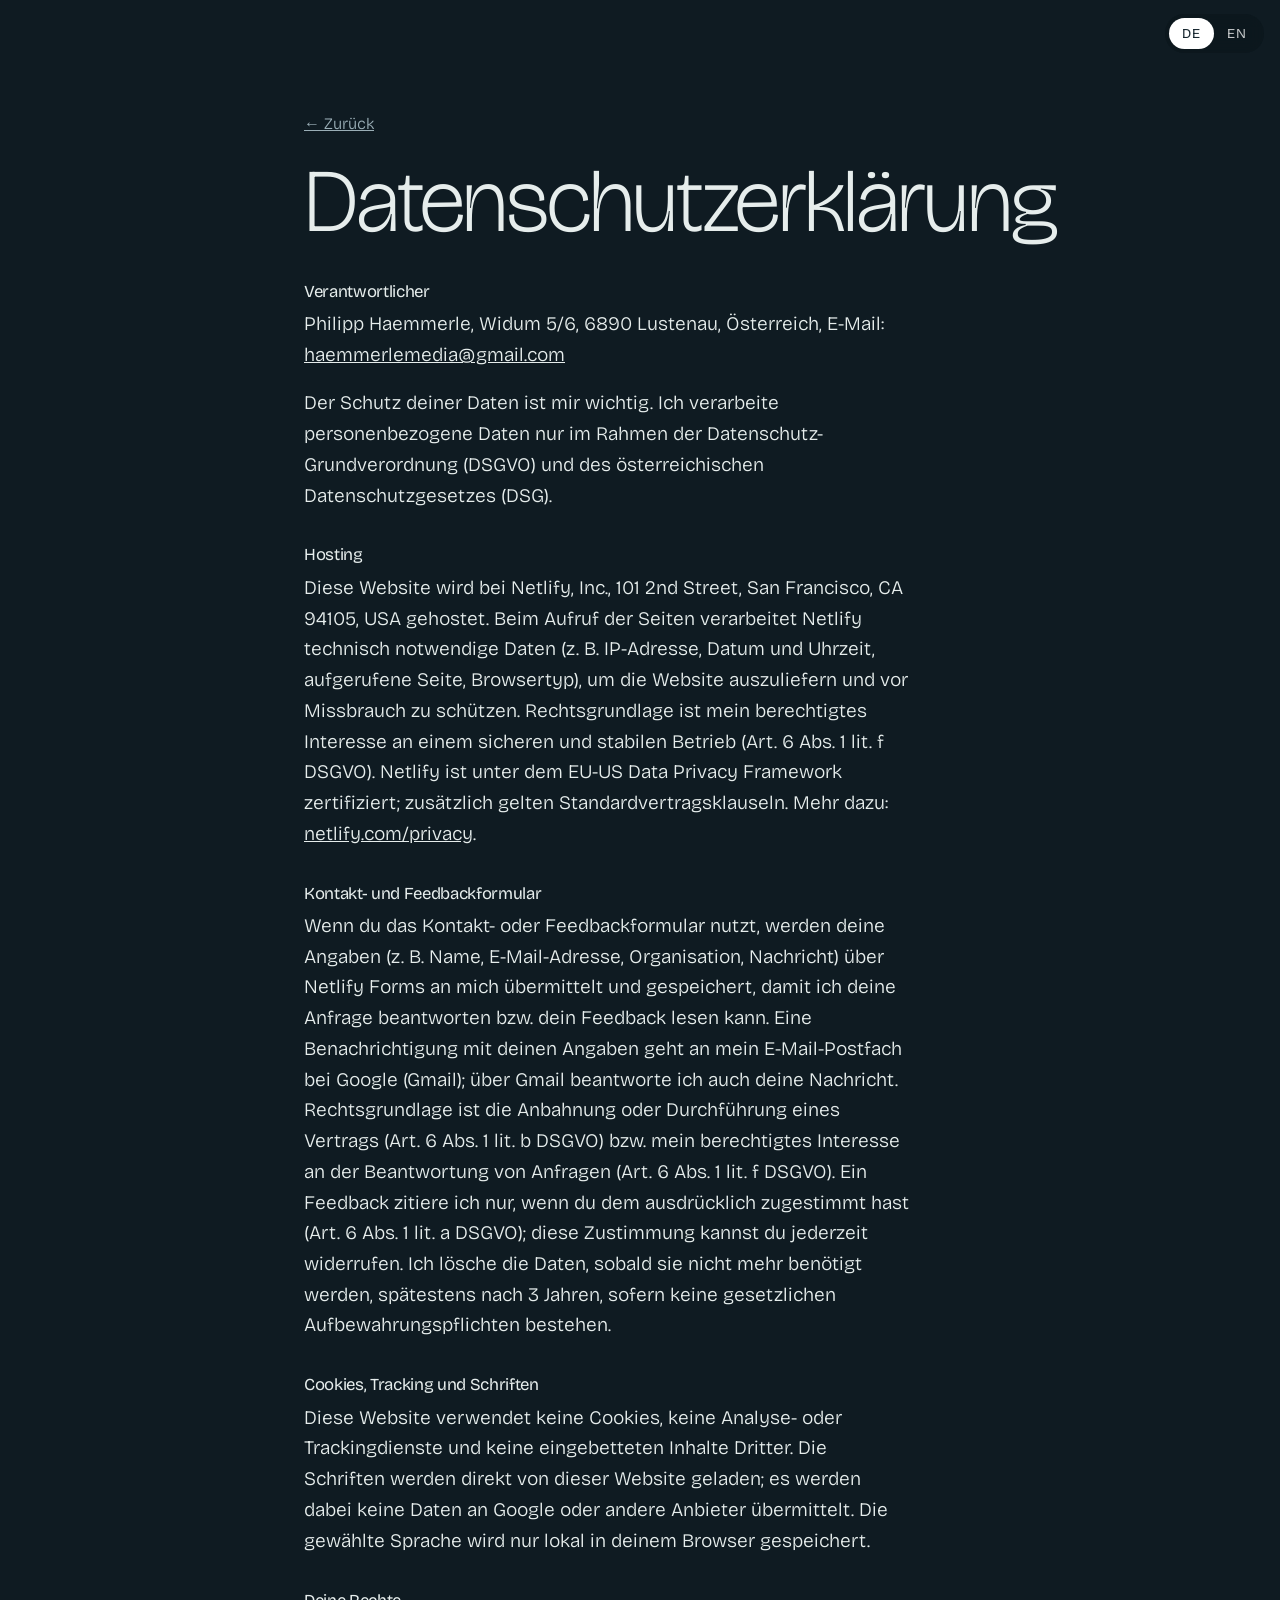
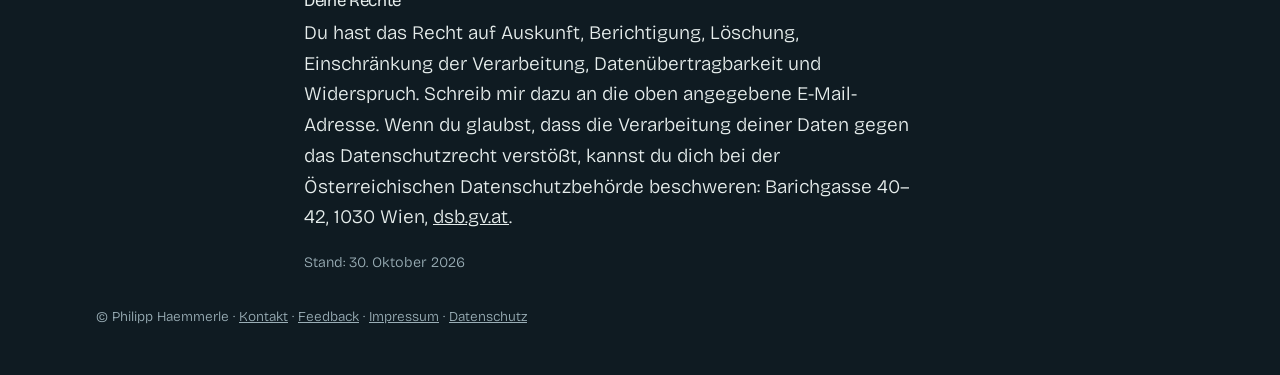
==== commit f871d1a3: "Switch to the original look: Bricolage Grotesque font (all other changes stay) Co-Authored-By: Claud" ====
--- a/datenschutz.html
+++ b/datenschutz.html
@@ -9,6 +9,7 @@
 <link rel="apple-touch-icon" href="/apple-touch-icon.png">
 <link rel="stylesheet" href="fonts/fonts.css">
 <link rel="stylesheet" href="styles.css">
+<link rel="stylesheet" href="looks/original.css">
 </head>
 <body>
 
--- a/styles.css
+++ b/styles.css
@@ -1,4 +1,6 @@
 :root {
+  /* NEW LOOK (DM Sans) is built into this file. The original look (Bricolage) is looks/original.css: see the note there. */
+  /* Line heights were opened up about 10% (headings) and 7% (text) for DM Sans (Phil, 2026-11-10) */
   /* The site always uses its dark palette, whatever the device's light/dark setting */
   --paper: #0F1B22;
   --ink: #E6EDEC;
@@ -28,7 +30,7 @@
   font-family: var(--font-sans);
   font-weight: 300;
   font-size: 1.2rem;
-  line-height: 1.6;
+  line-height: 1.71;
   -webkit-font-smoothing: antialiased;
   overflow-x: hidden;
 }
@@ -46,7 +48,7 @@
   font-family: var(--font-sans);
   font-weight: 200;
   font-size: clamp(2.6rem, 7vw, 5.6rem);
-  line-height: 1.02;
+  line-height: 1.12;
   letter-spacing: -0.03em;
   text-wrap: balance;
   margin: 0 0 2rem;
@@ -56,7 +58,7 @@
   font-weight: 300;
   font-size: clamp(1.8rem, 3.6vw, 2.6rem);
   letter-spacing: -0.02em;
-  line-height: 1.1;
+  line-height: 1.21;
   margin: 0 0 1rem;
 }
 .audience h3 { font-size: clamp(2.45rem, 5vw, 3.65rem); margin-bottom: clamp(1.4rem, 2.6vw, 2rem); }
@@ -131,7 +133,7 @@
   position: relative;
   z-index: 1;
   width: 100%;
-  padding-top: clamp(5.5rem, 13vh, 9rem);
+  padding-top: clamp(4.5rem, 10vh, 7.5rem);
   text-align: center;
   will-change: transform;
 }
@@ -140,8 +142,8 @@
 .hero blockquote p {
   font-family: var(--font-sans);
   font-weight: 200;
-  font-size: clamp(2.2rem, 6.44vw, 5.52rem);   /* 15% bigger on wider screens (Phil, 2026-11-10); phones keep their size so the lines break as before */
-  line-height: 1.06;
+  font-size: clamp(2.2rem, 5.7vw, 4.9rem);   /* a bit bigger than before on wider screens (Phil, 2026-11-10); phones keep their size so the lines break as before */
+  line-height: 1.17;
   letter-spacing: -0.025em;
   max-width: 13.3em;   /* was 22ch in Bricolage; em keeps the line length when the font changes */
   margin: 0 auto 1.2rem;
@@ -169,8 +171,8 @@
 /* Intro */
 .intro-section .name {
   font-weight: 200;
-  font-size: clamp(2.4rem, 6.2vw, 5rem);
-  line-height: 1.12;
+  font-size: clamp(2.4rem, 5.95vw, 4.8rem);
+  line-height: 1.23;
   letter-spacing: -0.025em;
   max-width: 14.7em;
   text-wrap: balance;
@@ -182,7 +184,7 @@
 .intro-section .lines p {
   font-weight: 200;
   font-size: clamp(1.7rem, 4vw, 3rem);
-  line-height: 1.15;
+  line-height: 1.26;
   letter-spacing: -0.02em;
   max-width: 16.2em;
   margin: 0 auto 1.4rem;
@@ -196,7 +198,7 @@
   font-size: 0.95rem;
   color: var(--muted);
   margin-top: 0.7rem;
-  line-height: 1.4;
+  line-height: 1.5;
 }
 
 /* Full-width photo, shown whole */
@@ -204,17 +206,17 @@
 .band figure { margin: 0; position: relative; }
 /* Quote over the sky of the walking photo */
 .band-quote {
-  position: absolute; left: 0; right: 0; top: 7%;
+  position: absolute; left: 0; right: 0; top: 4%;
   margin: 0; padding-inline: max(16px, env(safe-area-inset-left, 0px));
   text-align: center; color: #14232B;
 }
 .band-quote p {
   font-family: var(--font-sans); font-weight: 300;
-  font-size: clamp(1.3rem, 3.6vw, 3.05rem); line-height: 1.1; letter-spacing: -0.02em;
+  font-size: clamp(1.3rem, 3.48vw, 2.95rem); line-height: 1.21; letter-spacing: -0.02em;
   max-width: 16.1em; margin: 0 auto 0.5rem; text-wrap: balance;
   text-shadow: 0 1px 18px rgba(255, 255, 255, 0.35);
 }
-@media (max-width: 600px) { .band-quote { top: 5%; } .band-quote p { font-size: 1.28rem; } }
+@media (max-width: 600px) { .band-quote { top: 3%; } .band-quote p { font-size: 1.28rem; } }
 .band-quote cite { font-family: var(--font-accent); font-style: italic; font-size: clamp(0.85rem, 1.4vw, 1.2rem); }
 .band img { width: 100%; }
 .band figcaption { padding-inline: max(16px, env(safe-area-inset-left, 0px)); }
@@ -230,10 +232,10 @@
 /* Question set into the bright snow, bottom right */
 .band-question {
   position: absolute; z-index: 1; margin: 0;
-  left: max(16px, 4vw); top: 9%; max-width: min(66%, 50rem);
+  left: max(16px, 4vw); top: 3%; max-width: min(60%, 44rem);
   text-align: left; color: #fff; text-shadow: 0 1px 20px rgba(10, 40, 90, 0.25);
   font-family: var(--font-sans); font-weight: 200;
-  font-size: clamp(1.3rem, 3.8vw, 3.35rem); line-height: 1.08; letter-spacing: -0.025em;
+  font-size: clamp(1.15rem, 3.4vw, 3rem); line-height: 1.08; letter-spacing: -0.025em;   /* size and place as on the live site (Phil, 2026-11-10) */
   text-wrap: balance;
 }
 .band-question p { margin: 0; white-space: nowrap; }   /* lines break only where the HTML says */
@@ -257,7 +259,7 @@
 .opener {
   font-weight: 200;
   font-size: clamp(1.9rem, 4.6vw, 3.6rem);
-  line-height: 1.12;
+  line-height: 1.23;
   letter-spacing: -0.025em;
   max-width: 16em;
   text-wrap: balance;
@@ -269,7 +271,7 @@
 .places li {
   font-weight: 300;
   font-size: clamp(1.2rem, 2.4vw, 1.55rem);
-  line-height: 1.3;
+  line-height: 1.39;
   padding-block: 1rem;
   border-top: 1px solid var(--rule);
 }
@@ -312,16 +314,17 @@
 .found, .tint { background: var(--sea); color: var(--sea-ink); }
 .tint { --ink: var(--sea-ink); --muted: #B9CACE; --rule: rgba(238, 244, 242, 0.25); }
 .found .wrap { text-align: center; }
-.found p { font-size: clamp(1.2rem, 2.4vw, 1.55rem); line-height: 1.5; max-width: 52rem; margin-left: auto; margin-right: auto; }
+.found p { font-size: clamp(1.2rem, 2.4vw, 1.55rem); line-height: 1.6; max-width: 52rem; margin-left: auto; margin-right: auto; }
 .found .found-title { margin-left: auto; margin-right: auto; max-width: none; }
 
 /* Headings and text centred, in a comfortable column */
 .format .wrap > div[lang], .audience { text-align: center; max-width: 52rem; margin-inline: auto; }
 .format .wrap > div[lang] p, .audience p { max-width: none; }
-.audience p.price { margin-top: 2.6em; }
+.audience p.price { margin-top: 3.4em; }
+.audiences { padding-bottom: clamp(3rem, 7vw, 5.5rem); }   /* less room after "Price on request" */
 /* Same reading size as "What I've found" */
-.format .wrap > div[lang] p, .audience p, .about-grid p:not(.label):not(.roles) { font-size: clamp(1.2rem, 2.4vw, 1.55rem); line-height: 1.5; }
-.found .found-title { font-weight: 200; font-size: clamp(1.9rem, 4.6vw, 3.6rem); line-height: 1.12; letter-spacing: -0.025em; margin: 0 0 clamp(2.6rem, 5vw, 3.6rem); color: var(--sea-ink); }
+.format .wrap > div[lang] p, .audience p, .about-grid p:not(.label):not(.roles) { font-size: clamp(1.2rem, 2.4vw, 1.55rem); line-height: 1.6; }
+.found .found-title { font-weight: 200; font-size: clamp(1.9rem, 4.6vw, 3.6rem); line-height: 1.23; letter-spacing: -0.025em; margin: 0 0 clamp(2.6rem, 5vw, 3.6rem); color: var(--sea-ink); }
 
 /* Schools, then companies */
 .audience + .audience { margin-top: clamp(3.5rem, 8vw, 6rem); }
@@ -333,16 +336,18 @@
 /* Portrait stretches to the height of the text beside it */
 @media (min-width: 721px) {
   .about-grid { align-items: stretch; }
-  .about-grid figure, .about-grid figure picture { height: 100%; display: block; }
+  .about-grid figure { position: relative; min-height: 20rem; }   /* the photo takes exactly the text's height */
+  .about-grid figure picture { position: absolute; inset: 0; display: block; }
   .about-grid figure img { width: 100%; height: 100%; object-fit: cover; object-position: 55% 35%; }
 }
-.about-grid .roles { font-weight: 300; font-size: clamp(1.6rem, 3.2vw, 2.2rem); line-height: 1.25; margin-bottom: 1.4rem; }
+.about-grid .roles { font-weight: 300; font-size: clamp(1.6rem, 3.2vw, 2.25rem); line-height: 1.34; margin-bottom: 1.4rem; }
+@media (min-width: 1000px) { .about-grid .roles { white-space: nowrap; } }   /* lines are set by the <br>; the second line may fill the column without wrapping again */
 @media (max-width: 720px) { .about-grid { grid-template-columns: minmax(0, 1fr); } }
 
 /* Contact */
 .contact:not(.tint) { border-top: 1px solid var(--rule); }
 /* Contact and feedback: centred, same reading size as About */
-.contact p:not(.label), .feedback-section p:not(.label) { font-size: clamp(1.2rem, 2.4vw, 1.55rem); line-height: 1.5; max-width: 44rem; }
+.contact p:not(.label), .feedback-section p:not(.label) { font-size: clamp(1.2rem, 2.4vw, 1.55rem); line-height: 1.6; max-width: 44rem; }
 .contact .form { margin-inline: auto; text-align: left; }
 .contact .form p { font-size: inherit; max-width: none; }
 .contact .form .form-note { font-size: 0.85rem; }
@@ -413,7 +418,7 @@
 .form .button { justify-self: start; margin-top: 0.4rem; }
 /* Close link at the top of a form that opened in place */
 .form .form-close-row { margin: 0 0 -0.6rem; text-align: right; max-width: none; }
-.form-close { background: none; border: 0; padding: 0.3rem 0; color: var(--muted); font: inherit; font-size: 0.95rem; cursor: pointer; display: inline-flex; align-items: center; gap: 0.35rem; }
+.form-close { background: none; border: 0; padding: 0.2rem; margin-right: -0.2rem; color: var(--muted); cursor: pointer; display: inline-flex; border-radius: 50%; }
 .form-close:hover, .form-close:focus-visible { color: inherit; }
 .form-close:focus-visible { outline: 2px solid var(--saffron); outline-offset: 2px; }
 .feedback-section .form { margin-inline: auto; text-align: left; }
@@ -425,6 +430,18 @@
 /* Simple pages (feedback, thanks) */
 .page { min-height: 100svh; padding-top: clamp(5rem, 12vh, 8rem); }
 .page .back { font-size: 1rem; color: var(--muted); }
+/* Back to the home page, top left (feedback page), mirrors the language switch */
+.home-link {
+  position: fixed; z-index: 10;
+  top: max(14px, env(safe-area-inset-top, 0px));
+  left: max(16px, env(safe-area-inset-left, 0px));
+  display: inline-flex; align-items: center; gap: 0.3rem;
+  padding: 0.45rem 0.9rem 0.45rem 0.6rem; border-radius: 999px;
+  background: rgba(10, 20, 26, 0.45); backdrop-filter: blur(8px); -webkit-backdrop-filter: blur(8px);
+  color: var(--ink); text-decoration: none; font-size: 0.9rem;
+}
+.home-link:hover, .home-link:focus-visible { background: rgba(10, 20, 26, 0.75); }
+.home-link:focus-visible { outline: 2px solid var(--saffron); outline-offset: 2px; }
 
 /* Gallery lightbox */
 .gallery-wide picture { cursor: zoom-in; display: block; }
@@ -463,7 +480,7 @@
   .hero .caption { font-size: 0.5rem; opacity: 0.55; bottom: 8px; }
   /* On narrow screens the bottom-left is bright snow, so the caption moves into the blue sky */
   .band-inner-caption { top: 12px; bottom: auto; font-size: 0.75rem; }
-  .band-question { top: 8%; max-width: 76%; font-size: 1.08rem; }
+  .band-question { top: 7%; max-width: 70%; font-size: 0.98rem; }
   /* Phones: trim sky off the top so the question sits just above the mountains */
   .band-parallax { min-height: 12.5rem; }
   .band-parallax picture img { object-position: 50% 100%; }
@@ -472,7 +489,7 @@
 /* Legal pages */
 .legal .wrap { max-width: 44rem; }
 .legal h3 { font-size: 1.05rem; font-weight: 400; margin: 2.2rem 0 0.5rem; }
-.legal p { line-height: 1.6; }
+.legal p { line-height: 1.71; }
 .legal .note { font-size: 0.9rem; color: var(--muted); }
 .legal a { overflow-wrap: anywhere; }
 mark.todo { background: #ffe9a8; color: #5a4300; padding: 0 0.25em; border-radius: 3px; }
--- a/looks/original.css
+++ b/looks/original.css
@@ -0,0 +1,125 @@
+/* ORIGINAL LOOK: the font as it was before 2026-11-10 (Bricolage Grotesque with its own spacing).
+   All of the other 2026-11-10 changes stay.
+   Switch on:  add  <link rel="stylesheet" href="looks/original.css">  right after styles.css on every page.
+   Switch off: remove that line again (the "new look", DM Sans, is built into styles.css). */
+/* vietnamese */
+@font-face {
+  font-family: 'Bricolage Grotesque';
+  font-style: normal;
+  font-weight: 200;
+  font-stretch: 100%;
+  font-display: swap;
+  src: url(../fonts/bricolagegrotesque-GHInHEVA.woff2) format('woff2');
+  unicode-range: U+0102-0103, U+0110-0111, U+0128-0129, U+0168-0169, U+01A0-01A1, U+01AF-01B0, U+0300-0301, U+0303-0304, U+0308-0309, U+0323, U+0329, U+1EA0-1EF9, U+20AB;
+}
+/* latin-ext */
+@font-face {
+  font-family: 'Bricolage Grotesque';
+  font-style: normal;
+  font-weight: 200;
+  font-stretch: 100%;
+  font-display: swap;
+  src: url(../fonts/bricolagegrotesque-GGInHEVA.woff2) format('woff2');
+  unicode-range: U+0100-02BA, U+02BD-02C5, U+02C7-02CC, U+02CE-02D7, U+02DD-02FF, U+0304, U+0308, U+0329, U+1D00-1DBF, U+1E00-1E9F, U+1EF2-1EFF, U+2020, U+20A0-20AB, U+20AD-20C4, U+2113, U+2C60-2C7F, U+A720-A7FF;
+}
+/* latin */
+@font-face {
+  font-family: 'Bricolage Grotesque';
+  font-style: normal;
+  font-weight: 200;
+  font-stretch: 100%;
+  font-display: swap;
+  src: url(../fonts/bricolagegrotesque-BMlGIInE.woff2) format('woff2');
+  unicode-range: U+0000-00FF, U+0131, U+0152-0153, U+02BB-02BC, U+02C6, U+02DA, U+02DC, U+0304, U+0308, U+0329, U+2000-206F, U+20AC, U+2122, U+2191, U+2193, U+2212, U+2215, U+FEFF, U+FFFD;
+}
+/* vietnamese */
+@font-face {
+  font-family: 'Bricolage Grotesque';
+  font-style: normal;
+  font-weight: 300;
+  font-stretch: 100%;
+  font-display: swap;
+  src: url(../fonts/bricolagegrotesque-GHInHEVA.woff2) format('woff2');
+  unicode-range: U+0102-0103, U+0110-0111, U+0128-0129, U+0168-0169, U+01A0-01A1, U+01AF-01B0, U+0300-0301, U+0303-0304, U+0308-0309, U+0323, U+0329, U+1EA0-1EF9, U+20AB;
+}
+/* latin-ext */
+@font-face {
+  font-family: 'Bricolage Grotesque';
+  font-style: normal;
+  font-weight: 300;
+  font-stretch: 100%;
+  font-display: swap;
+  src: url(../fonts/bricolagegrotesque-GGInHEVA.woff2) format('woff2');
+  unicode-range: U+0100-02BA, U+02BD-02C5, U+02C7-02CC, U+02CE-02D7, U+02DD-02FF, U+0304, U+0308, U+0329, U+1D00-1DBF, U+1E00-1E9F, U+1EF2-1EFF, U+2020, U+20A0-20AB, U+20AD-20C4, U+2113, U+2C60-2C7F, U+A720-A7FF;
+}
+/* latin */
+@font-face {
+  font-family: 'Bricolage Grotesque';
+  font-style: normal;
+  font-weight: 300;
+  font-stretch: 100%;
+  font-display: swap;
+  src: url(../fonts/bricolagegrotesque-BMlGIInE.woff2) format('woff2');
+  unicode-range: U+0000-00FF, U+0131, U+0152-0153, U+02BB-02BC, U+02C6, U+02DA, U+02DC, U+0304, U+0308, U+0329, U+2000-206F, U+20AC, U+2122, U+2191, U+2193, U+2212, U+2215, U+FEFF, U+FFFD;
+}
+/* vietnamese */
+@font-face {
+  font-family: 'Bricolage Grotesque';
+  font-style: normal;
+  font-weight: 400;
+  font-stretch: 100%;
+  font-display: swap;
+  src: url(../fonts/bricolagegrotesque-GHInHEVA.woff2) format('woff2');
+  unicode-range: U+0102-0103, U+0110-0111, U+0128-0129, U+0168-0169, U+01A0-01A1, U+01AF-01B0, U+0300-0301, U+0303-0304, U+0308-0309, U+0323, U+0329, U+1EA0-1EF9, U+20AB;
+}
+/* latin-ext */
+@font-face {
+  font-family: 'Bricolage Grotesque';
+  font-style: normal;
+  font-weight: 400;
+  font-stretch: 100%;
+  font-display: swap;
+  src: url(../fonts/bricolagegrotesque-GGInHEVA.woff2) format('woff2');
+  unicode-range: U+0100-02BA, U+02BD-02C5, U+02C7-02CC, U+02CE-02D7, U+02DD-02FF, U+0304, U+0308, U+0329, U+1D00-1DBF, U+1E00-1E9F, U+1EF2-1EFF, U+2020, U+20A0-20AB, U+20AD-20C4, U+2113, U+2C60-2C7F, U+A720-A7FF;
+}
+/* latin */
+@font-face {
+  font-family: 'Bricolage Grotesque';
+  font-style: normal;
+  font-weight: 400;
+  font-stretch: 100%;
+  font-display: swap;
+  src: url(../fonts/bricolagegrotesque-BMlGIInE.woff2) format('woff2');
+  unicode-range: U+0000-00FF, U+0131, U+0152-0153, U+02BB-02BC, U+02C6, U+02DA, U+02DC, U+0304, U+0308, U+0329, U+2000-206F, U+20AC, U+2122, U+2191, U+2193, U+2212, U+2215, U+FEFF, U+FFFD;
+}
+
+
+:root {
+  --font-sans: "Bricolage Grotesque", "Helvetica Neue", Arial, sans-serif;
+  --font-display: var(--font-sans);
+  --font-snug: var(--font-sans);
+}
+
+/* Bricolage's own line spacing */
+body { line-height: 1.6; }
+h2 { line-height: 1.02; }
+h3 { line-height: 1.1; }
+.hero blockquote p { line-height: 1.06; }
+.intro-section .name { line-height: 1.12; }
+.intro-section .lines p { line-height: 1.15; }
+figcaption { line-height: 1.4; }
+.band-quote p { line-height: 1.1; }
+.band-question { line-height: 1.08; }
+.opener { line-height: 1.12; }
+.places li { line-height: 1.3; }
+.found p, .format .wrap > div[lang] p, .audience p, .about-grid p:not(.label):not(.roles),
+.contact p:not(.label), .feedback-section p:not(.label) { line-height: 1.5; }
+.found .found-title { line-height: 1.12; }
+.about-grid .roles { line-height: 1.25; }
+.legal p { line-height: 1.6; }
+
+/* Bricolage's own letter spacing */
+h2 { letter-spacing: -0.03em; }
+.hero blockquote p, .intro-section .name, .opener, .found .found-title, .band-question { letter-spacing: -0.025em; }
+.intro-section .lines p { letter-spacing: -0.02em; }
+@media (max-width: 370px) { .intro-section .lines p { letter-spacing: -0.02em; } }
